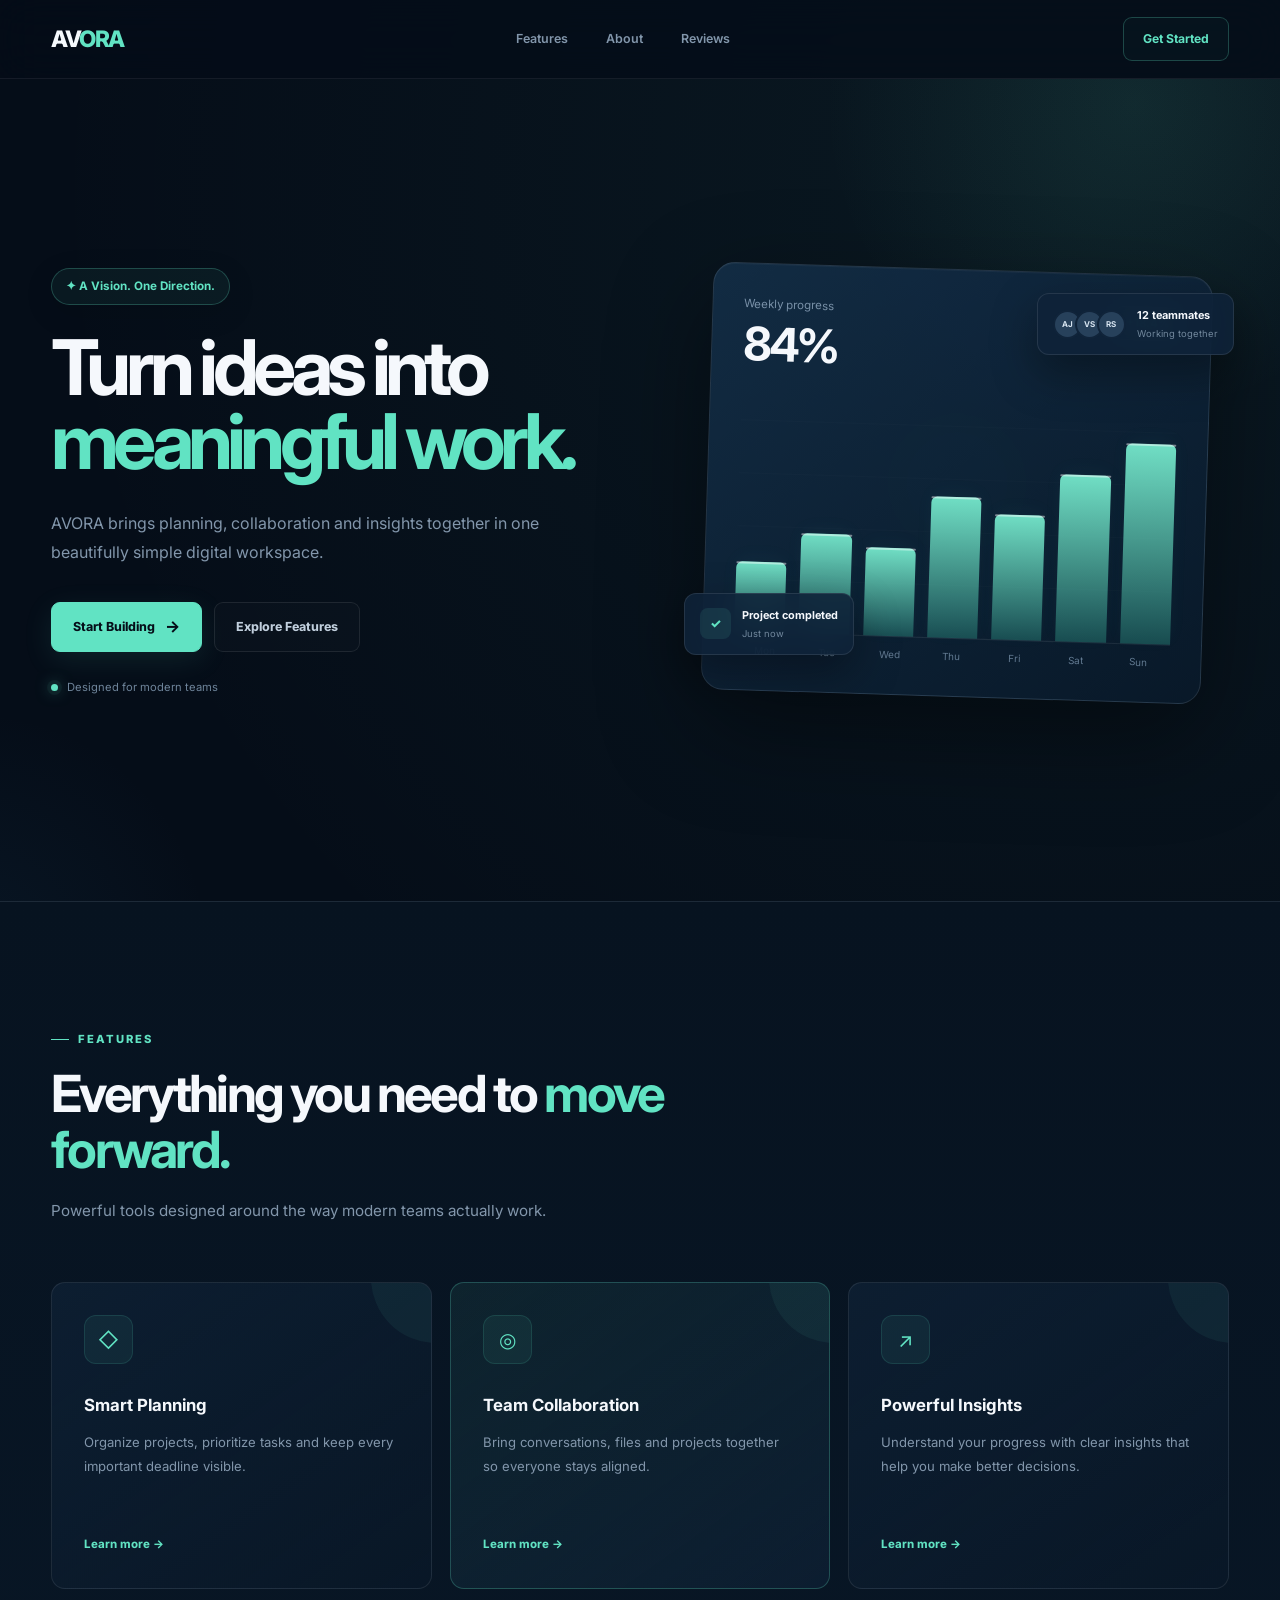
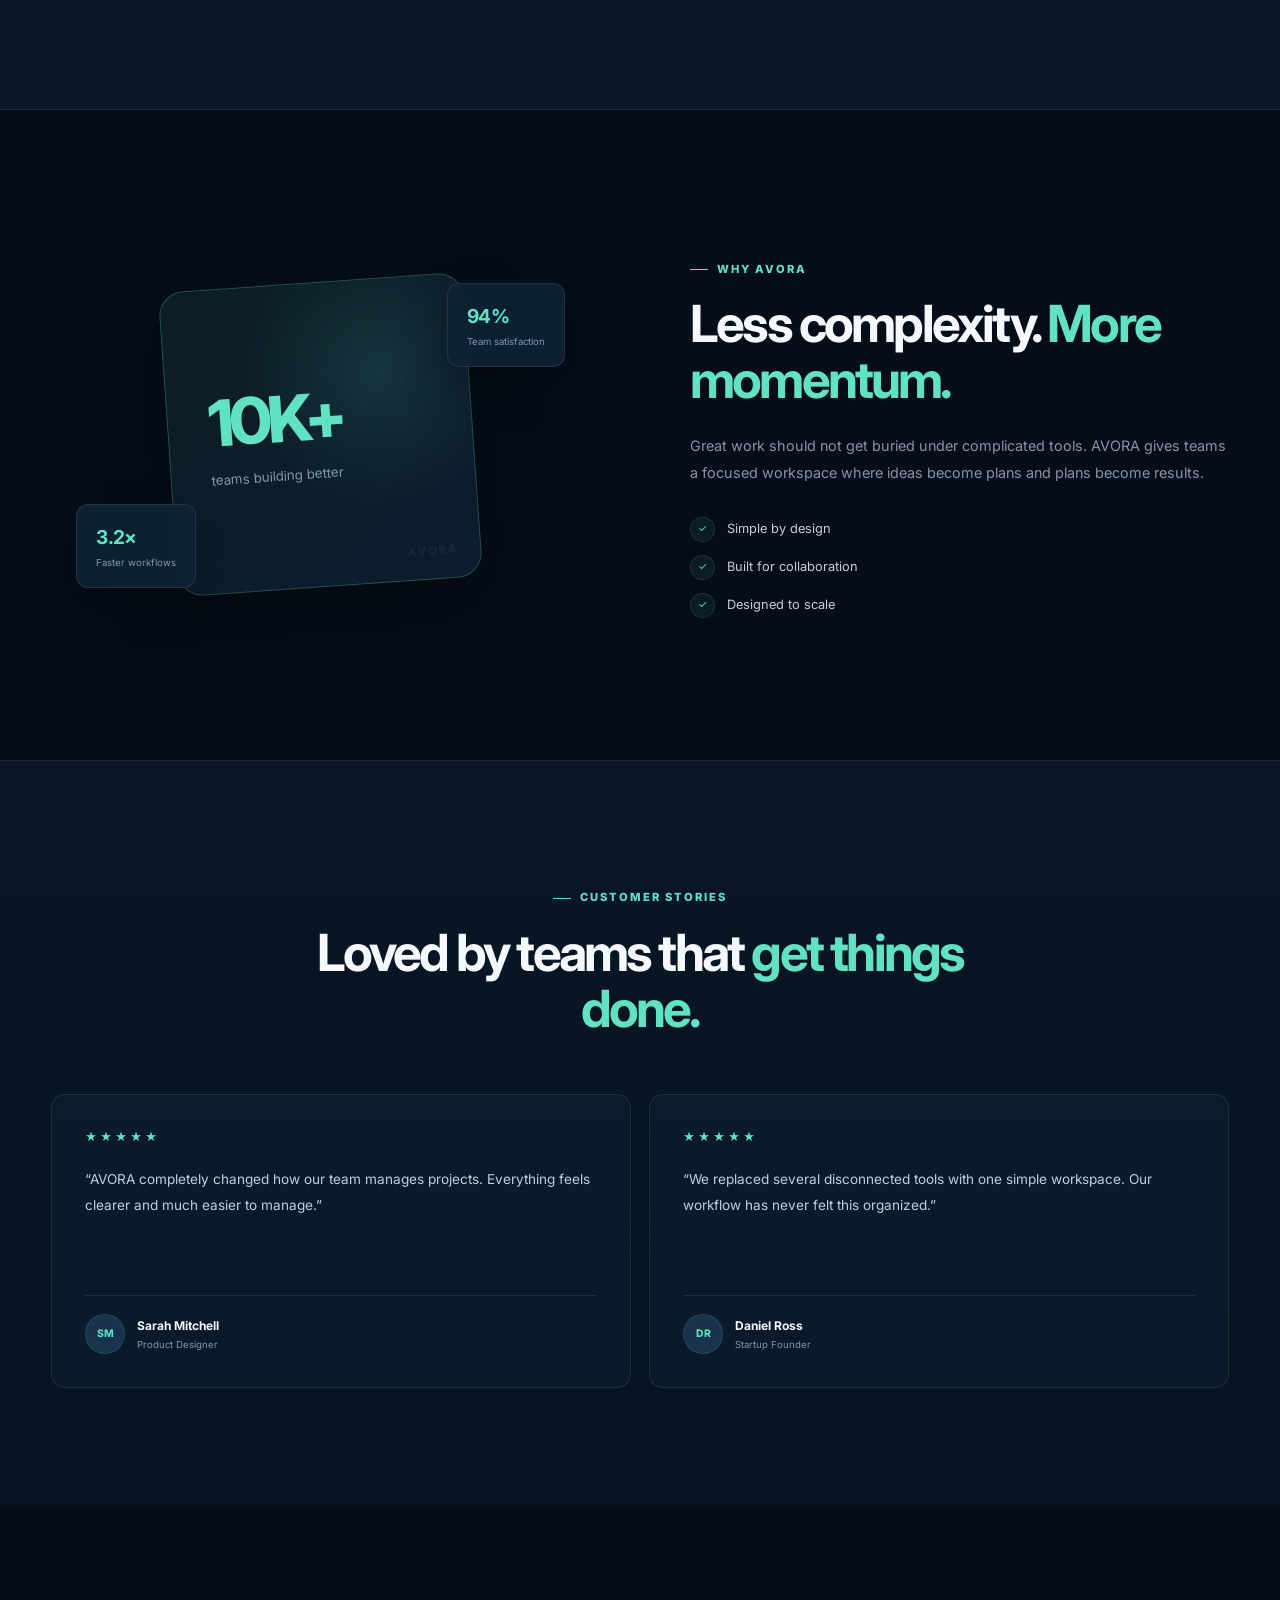
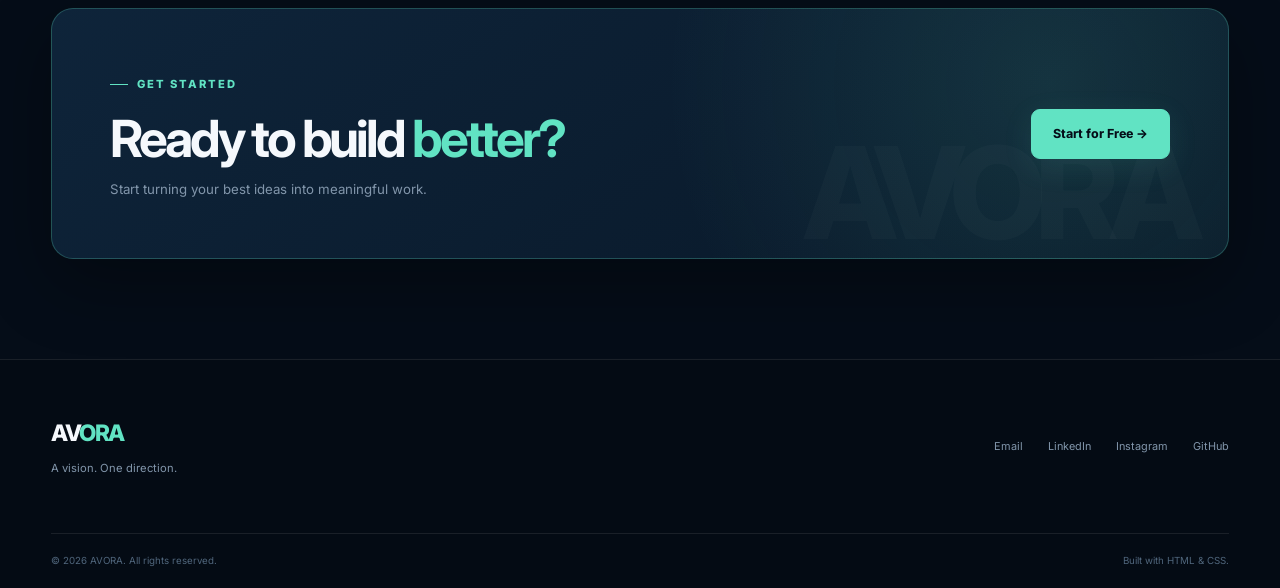
==== WebDev-L1-LandingPage/index.html @ 4106db3c "Add WebDev L1 AVORA Landing Page" ====
<!DOCTYPE html>
<html lang="en">

<head>

    <meta charset="UTF-8">

    <meta
        name="viewport"
        content="width=device-width, initial-scale=1.0"
    >

    <meta
        name="description"
        content="AVORA — A modern workspace for turning ideas into meaningful work."
    >

    <title>AVORA — A Vision. One Direction.</title>

    <!-- Google Font -->
    <link rel="preconnect" href="https://fonts.googleapis.com">

    <link
        rel="preconnect"
        href="https://fonts.gstatic.com"
        crossorigin
    >

    <link
        href="https://fonts.googleapis.com/css2?family=Inter:wght@400;500;600;700;800&display=swap"
        rel="stylesheet"
    >

    <!-- Main CSS -->
    <link rel="stylesheet" href="style.css">

</head>


<body>


<!-- =====================================================
     NAVIGATION
===================================================== -->

<header class="header">

    <nav class="navbar container">

        <!-- Logo -->

        <a href="#" class="logo">

            AV<span>ORA</span>

        </a>


        <!-- Navigation -->

        <div class="nav-links">

            <a href="#features">
                Features
            </a>

            <a href="#about">
                About
            </a>

            <a href="#reviews">
                Reviews
            </a>

        </div>


        <!-- CTA -->

        <a href="#get-started" class="nav-button">

            Get Started

        </a>

    </nav>

</header>



<main>


<!-- =====================================================
     HERO SECTION
===================================================== -->

<section class="hero">

    <div class="container hero-grid">


        <!-- Hero Content -->

        <div class="hero-content">


            <div class="hero-badge">

                ✦ A Vision. One Direction.

            </div>


            <h1>

                Turn ideas into

                <span>
                    meaningful work.
                </span>

            </h1>


            <p>

                AVORA brings planning, collaboration and
                insights together in one beautifully simple
                digital workspace.

            </p>


            <div class="hero-buttons">


                <a
                    href="#get-started"
                    class="primary-button"
                >

                    Start Building

                    <span>
                        →
                    </span>

                </a>


                <a
                    href="#features"
                    class="secondary-button"
                >

                    Explore Features

                </a>


            </div>


            <div class="hero-trust">

                <span class="status-dot"></span>

                Designed for modern teams

            </div>


        </div>



        <!-- Hero Product Visual -->

        <div class="hero-visual">


            <div class="dashboard-card">


                <div class="dashboard-top">


                    <div>

                        <small>
                            Weekly progress
                        </small>

                        <h3>
                            84%
                        </h3>

                    </div>


                    <div class="growth">

                        +18.4%

                    </div>


                </div>



                <!-- CSS Chart -->

                <div class="chart">

                    <div class="bar bar-1"></div>

                    <div class="bar bar-2"></div>

                    <div class="bar bar-3"></div>

                    <div class="bar bar-4"></div>

                    <div class="bar bar-5"></div>

                    <div class="bar bar-6"></div>

                    <div class="bar bar-7"></div>

                </div>


                <div class="chart-days">

                    <span>Mon</span>

                    <span>Tue</span>

                    <span>Wed</span>

                    <span>Thu</span>

                    <span>Fri</span>

                    <span>Sat</span>

                    <span>Sun</span>

                </div>


            </div>



            <!-- Floating Card -->

            <div class="floating-card task-card">


                <div class="task-icon">

                    ✓

                </div>


                <div>

                    <strong>
                        Project completed
                    </strong>

                    <small>
                        Just now
                    </small>

                </div>


            </div>



            <!-- Team Card -->

            <div class="floating-card team-card">


                <div class="avatars">

                    <span>
                        AJ
                    </span>

                    <span>
                        VS
                    </span>

                    <span>
                        RS
                    </span>

                </div>


                <div>

                    <strong>
                        12 teammates
                    </strong>

                    <small>
                        Working together
                    </small>

                </div>


            </div>


        </div>

    </div>

</section>



<!-- =====================================================
     FEATURES
===================================================== -->

<section
    class="features section"
    id="features"
>


    <div class="container">


        <div class="section-heading">


            <div class="section-label">

                FEATURES

            </div>


            <h2>

                Everything you need to

                <span>
                    move forward.
                </span>

            </h2>


            <p>

                Powerful tools designed around
                the way modern teams actually work.

            </p>


        </div>



        <div class="feature-grid">


            <!-- Feature 1 -->

            <article class="feature-card">


                <div class="feature-icon">

                    ◇

                </div>


                <h3>

                    Smart Planning

                </h3>


                <p>

                    Organize projects, prioritize tasks
                    and keep every important deadline visible.

                </p>


                <a href="#get-started">

                    Learn more →

                </a>


            </article>



            <!-- Feature 2 -->

            <article class="feature-card featured">


                <div class="feature-icon">

                    ◎

                </div>


                <h3>

                    Team Collaboration

                </h3>


                <p>

                    Bring conversations, files and projects
                    together so everyone stays aligned.

                </p>


                <a href="#get-started">

                    Learn more →

                </a>


            </article>



            <!-- Feature 3 -->

            <article class="feature-card">


                <div class="feature-icon">

                    ↗

                </div>


                <h3>

                    Powerful Insights

                </h3>


                <p>

                    Understand your progress with clear
                    insights that help you make better decisions.

                </p>


                <a href="#get-started">

                    Learn more →

                </a>


            </article>


        </div>

    </div>

</section>



<!-- =====================================================
     ABOUT
===================================================== -->

<section
    class="about section"
    id="about"
>


    <div class="container about-grid">


        <!-- Visual -->

        <div class="about-visual">


            <div class="about-box">


                <span class="about-number">

                    10K+

                </span>


                <span class="about-text">

                    teams building better

                </span>


            </div>


            <div class="mini-stat stat-one">

                <strong>
                    94%
                </strong>

                <small>
                    Team satisfaction
                </small>

            </div>


            <div class="mini-stat stat-two">

                <strong>
                    3.2×
                </strong>

                <small>
                    Faster workflows
                </small>

            </div>


        </div>



        <!-- About Content -->

        <div class="about-content">


            <div class="section-label">

                WHY AVORA

            </div>


            <h2>

                Less complexity.

                <span>
                    More momentum.
                </span>

            </h2>


            <p>

                Great work should not get buried under
                complicated tools. AVORA gives teams a
                focused workspace where ideas become plans
                and plans become results.

            </p>


            <div class="about-points">


                <div>

                    <span>
                        ✓
                    </span>

                    <p>
                        Simple by design
                    </p>

                </div>


                <div>

                    <span>
                        ✓
                    </span>

                    <p>
                        Built for collaboration
                    </p>

                </div>


                <div>

                    <span>
                        ✓
                    </span>

                    <p>
                        Designed to scale
                    </p>

                </div>


            </div>


        </div>

    </div>

</section>



<!-- =====================================================
     REVIEWS
===================================================== -->

<section
    class="reviews section"
    id="reviews"
>


    <div class="container">


        <div class="section-heading centered">


            <div class="section-label">

                CUSTOMER STORIES

            </div>


            <h2>

                Loved by teams that

                <span>
                    get things done.
                </span>

            </h2>


        </div>



        <div class="testimonial-grid">


            <article class="testimonial">


                <div class="stars">

                    ★★★★★

                </div>


                <p>

                    “AVORA completely changed how our team
                    manages projects. Everything feels clearer
                    and much easier to manage.”

                </p>


                <div class="person">


                    <div class="person-avatar">

                        SM

                    </div>


                    <div>

                        <strong>
                            Sarah Mitchell
                        </strong>

                        <small>
                            Product Designer
                        </small>

                    </div>


                </div>


            </article>



            <article class="testimonial">


                <div class="stars">

                    ★★★★★

                </div>


                <p>

                    “We replaced several disconnected tools
                    with one simple workspace. Our workflow
                    has never felt this organized.”

                </p>


                <div class="person">


                    <div class="person-avatar">

                        DR

                    </div>


                    <div>

                        <strong>
                            Daniel Ross
                        </strong>

                        <small>
                            Startup Founder
                        </small>

                    </div>


                </div>


            </article>


        </div>

    </div>

</section>



<!-- =====================================================
     FINAL CTA
===================================================== -->

<section
    class="cta section"
    id="get-started"
>


    <div class="container">


        <div class="cta-box">


            <div>


                <div class="section-label">

                    GET STARTED

                </div>


                <h2>

                    Ready to build

                    <span>
                        better?
                    </span>

                </h2>


                <p>

                    Start turning your best ideas
                    into meaningful work.

                </p>


            </div>


            <a href="#" class="primary-button">

                Start for Free →

            </a>


        </div>

    </div>

</section>


</main>



<!-- =====================================================
     FOOTER
===================================================== -->

<footer class="footer">


    <div class="container footer-content">


        <div>


            <a href="#" class="logo">

                AV<span>ORA</span>

            </a>


            <p>

                A vision. One direction.

            </p>


        </div>



        <div class="footer-links">


            <a href="#">
                Email
            </a>

            <a href="#">
                LinkedIn
            </a>

            <a href="#">
                Instagram
            </a>

            <a href="#">
                GitHub
            </a>


        </div>


    </div>



    <div class="container copyright">


        <p>

            © 2026 AVORA.
            All rights reserved.

        </p>


        <p>

            Built with HTML & CSS.

        </p>


    </div>


</footer>


</body>

</html>
---- WebDev-L1-LandingPage/style.css ----
/* =========================================================
   AVORA — PREMIUM LANDING PAGE
   Level 1 | Task 1
   HTML5 + CSS3
   ========================================================= */


/* =========================================================
   DESIGN TOKENS
   ========================================================= */

:root {

    --bg: #050d18;
    --bg-secondary: #081523;
    --bg-tertiary: #0b1b2c;

    --card: rgba(15, 34, 55, 0.72);
    --card-solid: #10243a;

    --text: #f5f8fc;
    --text-soft: #c1cfdd;
    --text-muted: #8296ab;

    --accent: #61e3c3;
    --accent-bright: #79efd1;
    --accent-dark: #38bfa1;

    --border: rgba(255, 255, 255, 0.085);
    --border-accent: rgba(97, 227, 195, 0.25);

    --container: 1180px;

    --radius-sm: 8px;
    --radius-md: 14px;
    --radius-lg: 22px;

    --shadow:
        0 25px 70px rgba(0, 0, 0, 0.32);

    --transition:
        0.28s cubic-bezier(0.2, 0.7, 0.2, 1);
}


/* =========================================================
   RESET
   ========================================================= */

* {
    margin: 0;
    padding: 0;
    box-sizing: border-box;
}


html {
    scroll-behavior: smooth;
    scroll-padding-top: 90px;
}


body {
    min-height: 100vh;

    font-family: "Inter", sans-serif;

    background:
        radial-gradient(
            circle at 85% 5%,
            rgba(97, 227, 195, 0.055),
            transparent 28%
        ),
        var(--bg);

    color: var(--text);

    line-height: 1.6;

    overflow-x: hidden;
}


body::selection {
    background: var(--accent);
    color: var(--bg);
}


a {
    color: inherit;
    text-decoration: none;
}


button,
a {
    -webkit-tap-highlight-color: transparent;
}


img {
    max-width: 100%;
    display: block;
}


/* =========================================================
   GLOBAL
   ========================================================= */

.container {
    width: min(92%, var(--container));
    margin-inline: auto;
}


.section {
    padding: 120px 0;
}


.section-label {
    display: inline-flex;

    align-items: center;

    margin-bottom: 18px;

    color: var(--accent);

    font-size: 0.7rem;
    font-weight: 800;

    letter-spacing: 0.18em;
}


.section-label::before {
    content: "";

    width: 18px;
    height: 1px;

    margin-right: 9px;

    background: var(--accent);
}


/* =========================================================
   SECTION HEADINGS
   ========================================================= */

.section-heading {
    max-width: 700px;

    margin-bottom: 58px;
}


.section-heading.centered {
    margin-inline: auto;

    text-align: center;
}


.section-heading h2,
.about-content h2 {
    font-size: clamp(2.2rem, 4vw, 3.5rem);

    line-height: 1.08;

    letter-spacing: -0.055em;
}


.section-heading h2 span,
.about-content h2 span,
.hero h1 span,
.cta-box h2 span {
    color: var(--accent);
}


.section-heading > p {
    max-width: 600px;

    margin-top: 20px;

    color: var(--text-muted);

    font-size: 0.95rem;

    line-height: 1.8;
}


.section-heading.centered > p {
    margin-inline: auto;
}


/* =========================================================
   NAVIGATION
   ========================================================= */

.header {
    position: sticky;

    top: 0;

    z-index: 1000;

    border-bottom: 1px solid rgba(255, 255, 255, 0.065);

    background: rgba(5, 13, 24, 0.76);

    backdrop-filter: blur(20px);
    -webkit-backdrop-filter: blur(20px);
}


.navbar {
    min-height: 78px;

    display: flex;

    align-items: center;
    justify-content: space-between;

    gap: 30px;
}


.logo {
    position: relative;

    font-size: 1.42rem;
    font-weight: 800;

    letter-spacing: -0.065em;
}


.logo span {
    color: var(--accent);
}


.logo::after {
    content: "";

    position: absolute;

    left: 0;
    bottom: -5px;

    width: 0;
    height: 2px;

    background: var(--accent);

    transition: width var(--transition);
}


.logo:hover::after {
    width: 100%;
}


.nav-links {
    display: flex;

    align-items: center;

    gap: 38px;
}


.nav-links a {
    position: relative;

    color: var(--text-muted);

    font-size: 0.78rem;
    font-weight: 600;

    transition: color var(--transition);
}


.nav-links a::after {
    content: "";

    position: absolute;

    left: 0;
    bottom: -9px;

    width: 0;
    height: 1px;

    background: var(--accent);

    transition: width var(--transition);
}


.nav-links a:hover {
    color: var(--text);
}


.nav-links a:hover::after {
    width: 100%;
}


.nav-button {
    display: inline-flex;

    align-items: center;
    justify-content: center;

    padding: 11px 19px;

    border: 1px solid var(--border-accent);

    border-radius: 9px;

    color: var(--accent);

    font-size: 0.76rem;
    font-weight: 700;

    background: rgba(97, 227, 195, 0.025);

    transition: all var(--transition);
}


.nav-button:hover {
    background: var(--accent);

    color: var(--bg);

    transform: translateY(-2px);

    box-shadow:
        0 8px 25px rgba(97, 227, 195, 0.18);
}


/* =========================================================
   HERO
   ========================================================= */

.hero {
    position: relative;

    min-height: calc(100vh - 78px);

    display: flex;

    align-items: center;

    padding: 95px 0 110px;

    overflow: hidden;
}


/* Background glow */

.hero::before {
    content: "";

    position: absolute;

    width: 650px;
    height: 650px;

    top: -300px;
    right: -180px;

    border-radius: 50%;

    background:
        radial-gradient(
            circle,
            rgba(97, 227, 195, 0.09),
            transparent 68%
        );

    pointer-events: none;
}


.hero::after {
    content: "";

    position: absolute;

    width: 500px;
    height: 500px;

    left: -280px;
    bottom: -300px;

    border-radius: 50%;

    background:
        radial-gradient(
            circle,
            rgba(42, 111, 156, 0.09),
            transparent 68%
        );

    pointer-events: none;
}


.hero-grid {
    position: relative;

    z-index: 2;

    display: grid;

    grid-template-columns: 1.02fr 0.98fr;

    align-items: center;

    gap: 70px;
}


.hero-content {
    max-width: 650px;

    animation:
        heroContent 0.8s ease both;
}


@keyframes heroContent {

    from {
        opacity: 0;
        transform: translateY(18px);
    }

    to {
        opacity: 1;
        transform: translateY(0);
    }

}


/* =========================================================
   HERO BADGE
   ========================================================= */

.hero-badge {
    display: inline-flex;

    align-items: center;

    padding: 8px 14px;

    margin-bottom: 26px;

    border: 1px solid var(--border-accent);

    border-radius: 50px;

    background:
        rgba(97, 227, 195, 0.055);

    color: var(--accent);

    font-size: 0.73rem;
    font-weight: 700;

    box-shadow:
        0 8px 30px rgba(0, 0, 0, 0.12);
}


.hero-badge::first-letter {
    color: var(--accent-bright);
}


/* =========================================================
   HERO TYPOGRAPHY
   ========================================================= */

.hero h1 {
    max-width: 680px;

    font-size: clamp(3.2rem, 6vw, 5.55rem);

    line-height: 0.96;

    letter-spacing: -0.075em;

    text-wrap: balance;
}


.hero-content > p {
    max-width: 570px;

    margin-top: 30px;

    color: var(--text-muted);

    font-size: 1rem;

    line-height: 1.85;
}


/* =========================================================
   HERO BUTTONS
   ========================================================= */

.hero-buttons {
    display: flex;

    align-items: center;

    flex-wrap: wrap;

    gap: 12px;

    margin-top: 34px;
}


.primary-button,
.secondary-button {
    min-height: 50px;

    display: inline-flex;

    align-items: center;
    justify-content: center;

    gap: 10px;

    padding: 0 21px;

    border-radius: 9px;

    font-size: 0.78rem;
    font-weight: 750;

    transition: all var(--transition);
}


.primary-button {
    border: 1px solid var(--accent);

    background: var(--accent);

    color: var(--bg);

    box-shadow:
        0 8px 30px rgba(97, 227, 195, 0.1);
}


.primary-button:hover {
    background: var(--accent-bright);

    transform: translateY(-3px);

    box-shadow:
        0 13px 35px rgba(97, 227, 195, 0.2);
}


.primary-button span {
    font-size: 1rem;

    transition: transform var(--transition);
}


.primary-button:hover span {
    transform: translateX(4px);
}


.secondary-button {
    border: 1px solid var(--border);

    background: rgba(255, 255, 255, 0.015);

    color: var(--text-soft);
}


.secondary-button:hover {
    border-color: rgba(255, 255, 255, 0.16);

    background: rgba(255, 255, 255, 0.045);

    color: var(--text);

    transform: translateY(-3px);
}


/* =========================================================
   HERO TRUST
   ========================================================= */

.hero-trust {
    display: flex;

    align-items: center;

    gap: 9px;

    margin-top: 27px;

    color: #6e849a;

    font-size: 0.7rem;
}


.status-dot {
    width: 7px;
    height: 7px;

    flex: 0 0 auto;

    border-radius: 50%;

    background: var(--accent);

    box-shadow:
        0 0 0 4px rgba(97, 227, 195, 0.055),
        0 0 15px rgba(97, 227, 195, 0.65);

    animation: pulse 2.2s ease-in-out infinite;
}


@keyframes pulse {

    0%,
    100% {
        opacity: 1;
        transform: scale(1);
    }

    50% {
        opacity: 0.6;
        transform: scale(0.82);
    }

}


/* =========================================================
   HERO PRODUCT VISUAL
   ========================================================= */

.hero-visual {
    position: relative;

    min-height: 510px;

    display: flex;

    align-items: center;
    justify-content: center;

    animation:
        heroVisual 0.9s 0.1s ease both;
}


@keyframes heroVisual {

    from {
        opacity: 0;
        transform: translateY(24px) scale(0.97);
    }

    to {
        opacity: 1;
        transform: translateY(0) scale(1);
    }

}


/* Ambient glow behind dashboard */

.hero-visual::before {
    content: "";

    position: absolute;

    width: 380px;
    height: 380px;

    border-radius: 50%;

    background:
        radial-gradient(
            circle,
            rgba(97, 227, 195, 0.11),
            transparent 68%
        );

    filter: blur(5px);
}


/* =========================================================
   DASHBOARD
   ========================================================= */

.dashboard-card {
    position: relative;

    z-index: 2;

    width: min(100%, 500px);

    padding: 31px;

    border: 1px solid rgba(255, 255, 255, 0.1);

    border-radius: 22px;

    background:
        linear-gradient(
            145deg,
            rgba(19, 45, 70, 0.94),
            rgba(9, 25, 42, 0.94)
        );

    box-shadow:
        0 35px 100px rgba(0, 0, 0, 0.42),
        inset 0 1px 0 rgba(255, 255, 255, 0.035);

    transform: rotate(1.8deg);

    transition:
        transform 0.5s ease,
        box-shadow 0.5s ease;
}


.dashboard-card:hover {
    transform:
        rotate(0deg)
        translateY(-5px);

    box-shadow:
        0 45px 110px rgba(0, 0, 0, 0.48),
        0 0 45px rgba(97, 227, 195, 0.05);
}


.dashboard-top {
    display: flex;

    align-items: flex-start;
    justify-content: space-between;
}


.dashboard-top small {
    display: block;

    margin-bottom: 8px;

    color: #7890a7;

    font-size: 0.72rem;
}


.dashboard-top h3 {
    font-size: 2.9rem;

    line-height: 1;

    letter-spacing: -0.06em;
}


.growth {
    padding: 7px 10px;

    border: 1px solid rgba(97, 227, 195, 0.12);

    border-radius: 7px;

    background:
        rgba(97, 227, 195, 0.08);

    color: var(--accent);

    font-size: 0.7rem;
    font-weight: 750;
}


/* =========================================================
   CHART
   ========================================================= */

.chart {
    height: 220px;

    display: flex;

    align-items: end;

    gap: 14px;

    margin-top: 45px;

    padding-top: 15px;

    border-bottom: 1px solid rgba(255, 255, 255, 0.08);

    background:
        repeating-linear-gradient(
            to top,
            transparent 0,
            transparent 52px,
            rgba(255, 255, 255, 0.025) 53px
        );
}


.bar {
    position: relative;

    flex: 1;

    min-width: 14px;

    border-radius: 6px 6px 0 0;

    background:
        linear-gradient(
            to top,
            rgba(56, 191, 161, 0.3),
            rgba(121, 239, 209, 0.92)
        );

    box-shadow:
        0 -5px 20px rgba(97, 227, 195, 0.035);
}


.bar::after {
    content: "";

    position: absolute;

    top: 0;
    left: 0;

    width: 100%;
    height: 2px;

    border-radius: 10px;

    background: rgba(255, 255, 255, 0.45);
}


.bar-1 {
    height: 34%;
}

.bar-2 {
    height: 49%;
}

.bar-3 {
    height: 43%;
}

.bar-4 {
    height: 69%;
}

.bar-5 {
    height: 61%;
}

.bar-6 {
    height: 82%;
}

.bar-7 {
    height: 98%;
}


.chart-days {
    display: grid;

    grid-template-columns: repeat(7, 1fr);

    margin-top: 10px;

    color: #627a91;

    font-size: 0.62rem;

    text-align: center;
}


/* =========================================================
   FLOATING CARDS
   ========================================================= */

.floating-card {
    position: absolute;

    z-index: 5;

    display: flex;

    align-items: center;

    gap: 11px;

    padding: 13px 15px;

    border: 1px solid rgba(255, 255, 255, 0.095);

    border-radius: 12px;

    background:
        rgba(15, 35, 57, 0.9);

    box-shadow:
        0 18px 45px rgba(0, 0, 0, 0.35);

    backdrop-filter: blur(15px);

    transition:
        transform var(--transition);
}


.floating-card:hover {
    transform: translateY(-5px);
}


.floating-card strong {
    display: block;

    font-size: 0.68rem;
}


.floating-card small {
    display: block;

    margin-top: 2px;

    color: #72889d;

    font-size: 0.59rem;
}


.task-card {
    left: -2px;
    bottom: 83px;

    animation:
        floatingOne 4s ease-in-out infinite;
}


.team-card {
    right: -5px;
    top: 65px;

    animation:
        floatingTwo 4.5s ease-in-out infinite;
}


@keyframes floatingOne {

    0%,
    100% {
        transform: translateY(0);
    }

    50% {
        transform: translateY(-7px);
    }

}


@keyframes floatingTwo {

    0%,
    100% {
        transform: translateY(0);
    }

    50% {
        transform: translateY(7px);
    }

}


.task-icon {
    width: 31px;
    height: 31px;

    display: grid;

    place-items: center;

    border-radius: 8px;

    background: rgba(97, 227, 195, 0.1);

    color: var(--accent);

    font-size: 0.8rem;
    font-weight: 800;
}


.avatars {
    display: flex;
}


.avatars span {
    width: 29px;
    height: 29px;

    display: grid;

    place-items: center;

    margin-left: -7px;

    border: 2px solid #10243a;

    border-radius: 50%;

    background: #27415b;

    color: #d8e5f1;

    font-size: 0.5rem;
    font-weight: 700;
}


.avatars span:first-child {
    margin-left: 0;
}


/* =========================================================
   FEATURES
   ========================================================= */

.features {
    position: relative;

    background:
        linear-gradient(
            to bottom,
            #071320,
            #081625
        );

    border-top: 1px solid var(--border);
    border-bottom: 1px solid var(--border);
}


.feature-grid {
    display: grid;

    grid-template-columns:
        repeat(3, 1fr);

    gap: 18px;
}


.feature-card {
    position: relative;

    padding: 32px;

    border: 1px solid var(--border);

    border-radius: var(--radius-md);

    background:
        linear-gradient(
            145deg,
            rgba(15, 34, 55, 0.7),
            rgba(10, 25, 41, 0.55)
        );

    overflow: hidden;

    transition:
        transform var(--transition),
        border-color var(--transition),
        background var(--transition);
}


.feature-card::before {
    content: "";

    position: absolute;

    width: 130px;
    height: 130px;

    right: -70px;
    top: -70px;

    border-radius: 50%;

    background:
        rgba(97, 227, 195, 0.06);

    transition:
        transform 0.5s ease;
}


.feature-card:hover::before {
    transform: scale(2);
}


.feature-card:hover {
    transform: translateY(-8px);

    border-color: rgba(97, 227, 195, 0.2);

    background:
        linear-gradient(
            145deg,
            rgba(18, 42, 66, 0.9),
            rgba(11, 29, 47, 0.8)
        );
}


.feature-card.featured {
    border-color: var(--border-accent);

    background:
        linear-gradient(
            145deg,
            rgba(97, 227, 195, 0.075),
            rgba(15, 34, 55, 0.65)
        );
}


.feature-icon {
    position: relative;
    z-index: 2;

    width: 49px;
    height: 49px;

    display: grid;

    place-items: center;

    margin-bottom: 28px;

    border: 1px solid rgba(97, 227, 195, 0.13);

    border-radius: 12px;

    background:
        rgba(97, 227, 195, 0.065);

    color: var(--accent);

    font-size: 1.25rem;
}


.feature-card h3,
.feature-card p,
.feature-card a {
    position: relative;
    z-index: 2;
}


.feature-card h3 {
    margin-bottom: 12px;

    font-size: 1.05rem;
}


.feature-card p {
    min-height: 76px;

    margin-bottom: 23px;

    color: var(--text-muted);

    font-size: 0.82rem;

    line-height: 1.8;
}


.feature-card a {
    color: var(--accent);

    font-size: 0.72rem;
    font-weight: 750;
}


/* =========================================================
   ABOUT
   ========================================================= */

.about-grid {
    display: grid;

    grid-template-columns: 1fr 1fr;

    align-items: center;

    gap: 100px;
}


.about-visual {
    position: relative;

    min-height: 410px;

    display: flex;

    align-items: center;
    justify-content: center;
}


.about-box {
    width: 305px;
    height: 305px;

    position: relative;

    display: flex;

    flex-direction: column;

    justify-content: center;

    padding: 40px;

    border: 1px solid var(--border-accent);

    border-radius: 25px;

    background:
        radial-gradient(
            circle at 70% 30%,
            rgba(97, 227, 195, 0.12),
            transparent 45%
        ),
        linear-gradient(
            145deg,
            rgba(97, 227, 195, 0.08),
            rgba(15, 34, 55, 0.72)
        );

    box-shadow:
        var(--shadow);

    transform: rotate(-4deg);

    transition:
        transform 0.5s ease;
}


.about-box:hover {
    transform:
        rotate(0deg)
        scale(1.02);
}


.about-box::after {
    content: "AVORA";

    position: absolute;

    right: 22px;
    bottom: 18px;

    color: rgba(255, 255, 255, 0.055);

    font-size: 0.7rem;
    font-weight: 800;

    letter-spacing: 0.15em;
}


.about-number {
    color: var(--accent);

    font-size: 4rem;
    font-weight: 800;

    line-height: 1;

    letter-spacing: -0.07em;
}


.about-text {
    max-width: 160px;

    margin-top: 15px;

    color: var(--text-muted);

    font-size: 0.83rem;
}


.mini-stat {
    position: absolute;

    padding: 17px 19px;

    border: 1px solid var(--border);

    border-radius: 12px;

    background:
        rgba(15, 34, 55, 0.9);

    box-shadow:
        0 18px 45px rgba(0, 0, 0, 0.3);

    backdrop-filter: blur(12px);
}


.mini-stat strong {
    display: block;

    color: var(--accent);

    font-size: 1.2rem;

    letter-spacing: -0.03em;
}


.mini-stat small {
    display: block;

    margin-top: 2px;

    color: var(--text-muted);

    font-size: 0.6rem;
}


.stat-one {
    top: 53px;
    right: 25px;
}


.stat-two {
    bottom: 52px;
    left: 25px;
}


.about-content > p {
    max-width: 550px;

    margin-top: 25px;

    color: var(--text-muted);

    font-size: 0.9rem;

    line-height: 1.9;
}


.about-points {
    display: grid;

    gap: 13px;

    margin-top: 30px;
}


.about-points div {
    display: flex;

    align-items: center;

    gap: 12px;
}


.about-points span {
    width: 25px;
    height: 25px;

    display: grid;

    place-items: center;

    border: 1px solid rgba(97, 227, 195, 0.13);

    border-radius: 50%;

    background: rgba(97, 227, 195, 0.07);

    color: var(--accent);

    font-size: 0.65rem;
}


.about-points p {
    color: var(--text-soft);

    font-size: 0.8rem;
}


/* =========================================================
   REVIEWS
   ========================================================= */

.reviews {
    background:
        linear-gradient(
            to bottom,
            #081625,
            #071320
        );

    border-top: 1px solid var(--border);
}


.testimonial-grid {
    display: grid;

    grid-template-columns:
        repeat(2, 1fr);

    gap: 18px;
}


.testimonial {
    position: relative;

    padding: 33px;

    border: 1px solid var(--border);

    border-radius: var(--radius-md);

    background:
        rgba(15, 34, 55, 0.52);

    transition:
        transform var(--transition),
        border-color var(--transition);
}


.testimonial:hover {
    transform: translateY(-6px);

    border-color: rgba(97, 227, 195, 0.18);
}


.stars {
    margin-bottom: 21px;

    color: var(--accent);

    letter-spacing: 3px;

    font-size: 0.72rem;
}


.testimonial > p {
    min-height: 108px;

    color: var(--text-soft);

    font-size: 0.85rem;

    line-height: 1.85;
}


.person {
    display: flex;

    align-items: center;

    gap: 12px;

    margin-top: 20px;

    padding-top: 18px;

    border-top: 1px solid var(--border);
}


.person-avatar {
    width: 40px;
    height: 40px;

    display: grid;

    place-items: center;

    border: 1px solid rgba(97, 227, 195, 0.12);

    border-radius: 50%;

    background: #19334d;

    color: var(--accent);

    font-size: 0.65rem;
    font-weight: 750;
}


.person strong,
.person small {
    display: block;
}


.person strong {
    font-size: 0.75rem;
}


.person small {
    margin-top: 2px;

    color: var(--text-muted);

    font-size: 0.6rem;
}


/* =========================================================
   CTA
   ========================================================= */

.cta {
    padding: 100px 0;
}


.cta-box {
    position: relative;

    display: flex;

    align-items: center;
    justify-content: space-between;

    gap: 45px;

    padding: 58px;

    border: 1px solid var(--border-accent);

    border-radius: var(--radius-lg);

    overflow: hidden;

    background:
        radial-gradient(
            circle at 85% 30%,
            rgba(97, 227, 195, 0.12),
            transparent 38%
        ),
        linear-gradient(
            145deg,
            rgba(15, 38, 60, 0.95),
            rgba(9, 25, 41, 0.95)
        );

    box-shadow:
        var(--shadow);
}


.cta-box::before {
    content: "AVORA";

    position: absolute;

    right: 35px;
    bottom: -38px;

    color: rgba(255, 255, 255, 0.025);

    font-size: 8rem;
    font-weight: 800;

    letter-spacing: -0.08em;

    pointer-events: none;
}


.cta-box > * {
    position: relative;
    z-index: 2;
}


.cta-box h2 {
    font-size: clamp(2.1rem, 4vw, 3.4rem);

    line-height: 1.05;

    letter-spacing: -0.06em;
}


.cta-box p {
    margin-top: 13px;

    color: var(--text-muted);

    font-size: 0.83rem;
}


/* =========================================================
   FOOTER
   ========================================================= */

.footer {
    border-top: 1px solid var(--border);

    background: #040b14;
}


.footer-content {
    display: flex;

    align-items: center;
    justify-content: space-between;

    gap: 40px;

    padding: 55px 0;
}


.footer-content > div:first-child p {
    margin-top: 9px;

    color: var(--text-muted);

    font-size: 0.7rem;
}


.footer-links {
    display: flex;

    align-items: center;

    flex-wrap: wrap;

    gap: 25px;
}


.footer-links a {
    color: var(--text-muted);

    font-size: 0.68rem;

    transition: color var(--transition);
}


.footer-links a:hover {
    color: var(--accent);
}


.copyright {
    display: flex;

    align-items: center;
    justify-content: space-between;

    gap: 20px;

    padding: 19px 0;

    border-top: 1px solid var(--border);

    color: #50667c;

    font-size: 0.61rem;
}


/* =========================================================
   TABLET
========================================================= */

@media (max-width: 1000px) {

    .hero-grid {
        grid-template-columns: 1fr;

        gap: 50px;
    }


    .hero-content {
        max-width: 720px;
    }


    .hero-visual {
        min-height: 450px;
    }


    .feature-grid {
        grid-template-columns:
            repeat(2, 1fr);
    }


    .feature-card:last-child {
        grid-column: 1 / -1;
    }


    .about-grid {
        grid-template-columns: 1fr;

        gap: 70px;
    }


    .about-content {
        max-width: 700px;
    }

}


/* =========================================================
   MOBILE / SMALL TABLET
========================================================= */

@media (max-width: 700px) {

    .section {
        padding: 85px 0;
    }


    .navbar {
        min-height: 70px;
    }


    .nav-links {
        display: none;
    }


    .nav-button {
        padding: 10px 14px;

        font-size: 0.7rem;
    }


    .hero {
        min-height: auto;

        padding: 70px 0 85px;
    }


    .hero h1 {
        font-size: clamp(
            2.75rem,
            13vw,
            4.3rem
        );

        line-height: 0.98;
    }


    .hero-content > p {
        font-size: 0.87rem;

        line-height: 1.75;
    }


    .hero-buttons {
        flex-direction: column;

        align-items: stretch;

        max-width: 310px;
    }


    .primary-button,
    .secondary-button {
        width: 100%;
    }


    .hero-visual {
        min-height: 380px;
    }


    .dashboard-card {
        width: 100%;

        padding: 23px;

        transform: none;
    }


    .dashboard-card:hover {
        transform: translateY(-3px);
    }


    .chart {
        height: 165px;

        gap: 8px;

        margin-top: 35px;
    }


    .floating-card {
        padding: 10px 12px;
    }


    .floating-card strong {
        font-size: 0.6rem;
    }


    .floating-card small {
        font-size: 0.53rem;
    }


    .task-card {
        left: -5px;
        bottom: 27px;
    }


    .team-card {
        right: -5px;
        top: 25px;
    }


    .feature-grid {
        grid-template-columns: 1fr;
    }


    .feature-card:last-child {
        grid-column: auto;
    }


    .feature-card p {
        min-height: auto;
    }


    .about-visual {
        min-height: 340px;
    }


    .about-box {
        width: 245px;
        height: 245px;

        padding: 30px;
    }


    .about-number {
        font-size: 3.2rem;
    }


    .stat-one {
        top: 18px;
        right: 0;
    }


    .stat-two {
        bottom: 18px;
        left: 0;
    }


    .testimonial-grid {
        grid-template-columns: 1fr;
    }


    .testimonial > p {
        min-height: auto;
    }


    .cta {
        padding: 80px 0;
    }


    .cta-box {
        align-items: flex-start;

        flex-direction: column;

        padding: 38px 26px;
    }


    .cta-box .primary-button {
        width: auto;
    }


    .footer-content {
        align-items: flex-start;

        flex-direction: column;

        padding: 42px 0;
    }


    .copyright {
        align-items: flex-start;

        flex-direction: column;

        padding: 18px 0;
    }

}


/* =========================================================
   VERY SMALL MOBILE
========================================================= */

@media (max-width: 420px) {

    .container {
        width: min(90%, 1180px);
    }


    .hero-badge {
        font-size: 0.64rem;
    }


    .hero h1 {
        font-size: 2.7rem;
    }


    .hero-visual {
        min-height: 350px;
    }


    .dashboard-top h3 {
        font-size: 2.4rem;
    }


    .chart {
        height: 145px;

        gap: 6px;
    }


    .chart-days {
        font-size: 0.53rem;
    }


    .floating-card {
        transform: scale(0.9);
    }


    .task-card {
        left: -10px;
    }


    .team-card {
        right: -10px;
    }


    .about-box {
        width: 220px;
        height: 220px;
    }


    .about-number {
        font-size: 2.8rem;
    }


    .mini-stat {
        padding: 13px 14px;
    }


    .stat-one {
        right: -3px;
    }


    .stat-two {
        left: -3px;
    }


    .cta-box .primary-button {
        width: 100%;
    }

}


/* =========================================================
   REDUCED MOTION ACCESSIBILITY
========================================================= */

@media (prefers-reduced-motion: reduce) {

    html {
        scroll-behavior: auto;
    }


    *,
    *::before,
    *::after {
        animation-duration: 0.01ms !important;

        animation-iteration-count: 1 !important;

        transition-duration: 0.01ms !important;

        scroll-behavior: auto !important;
    }

}
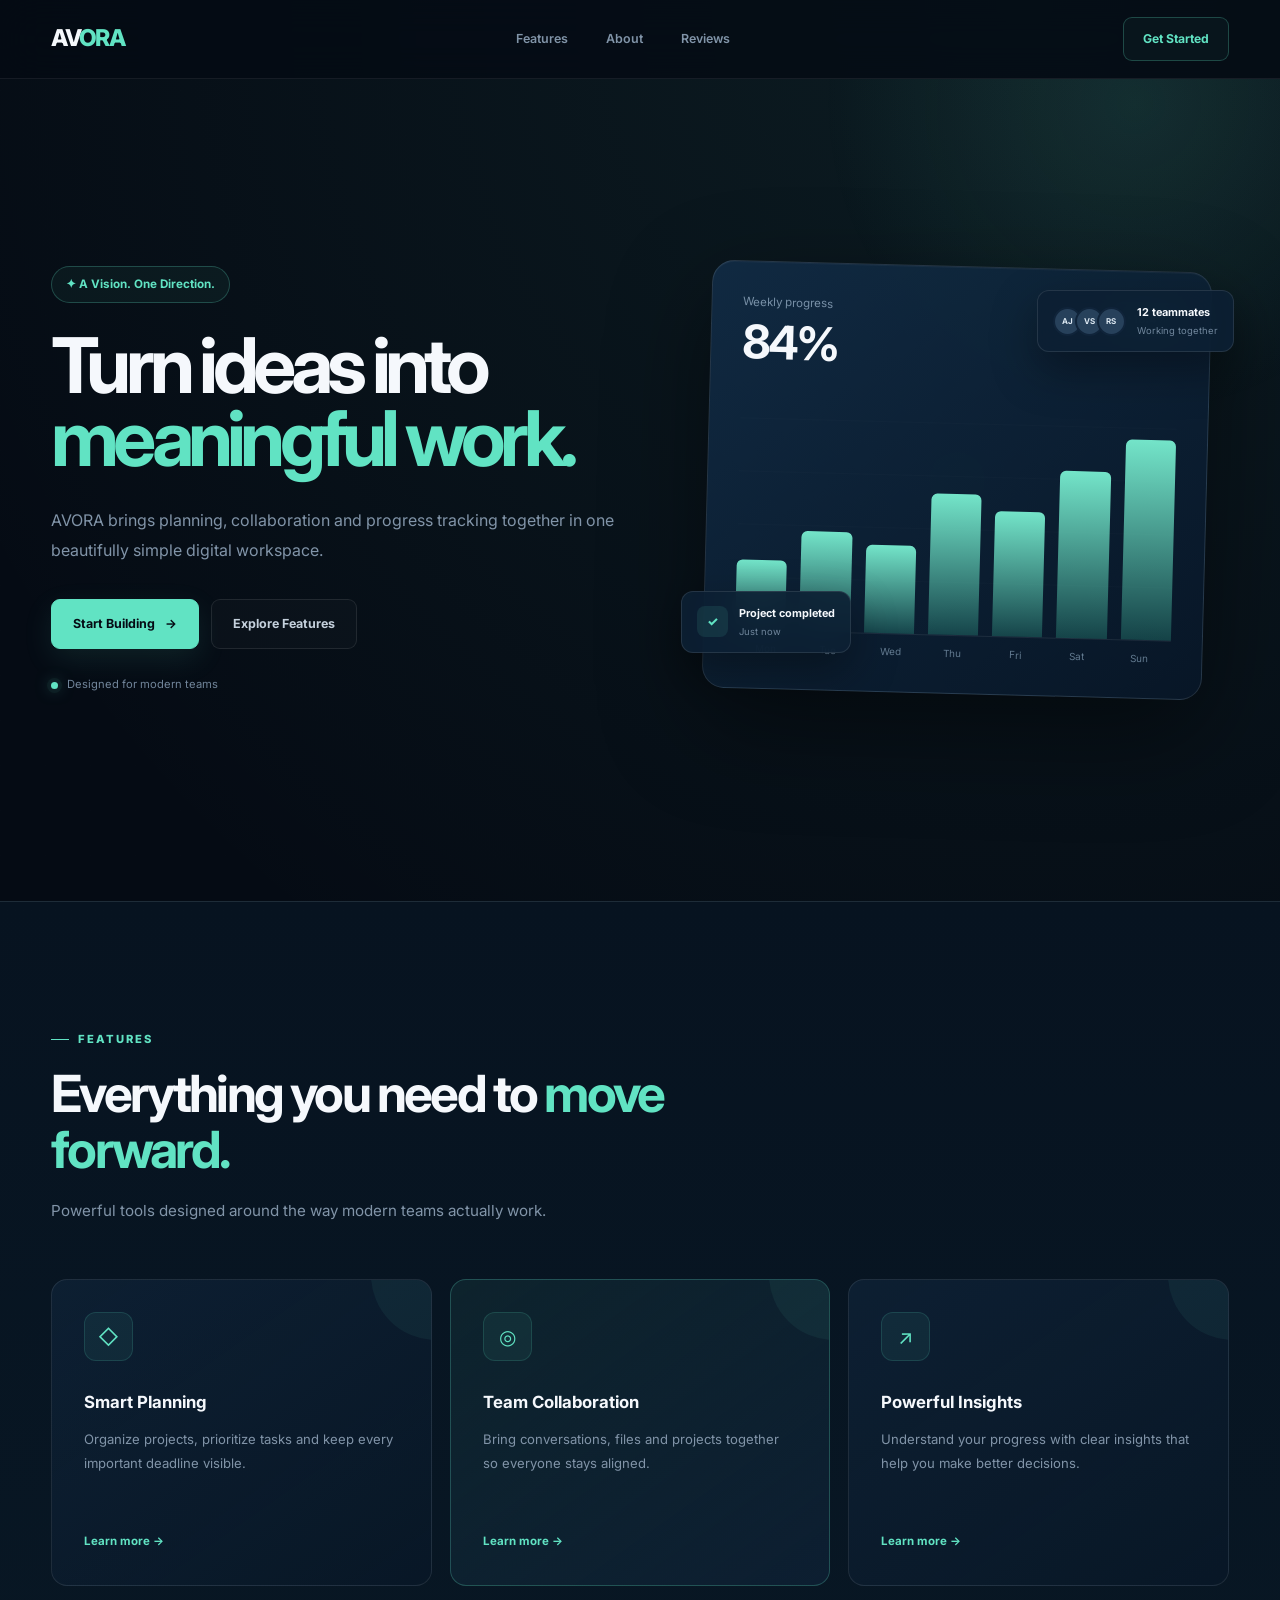
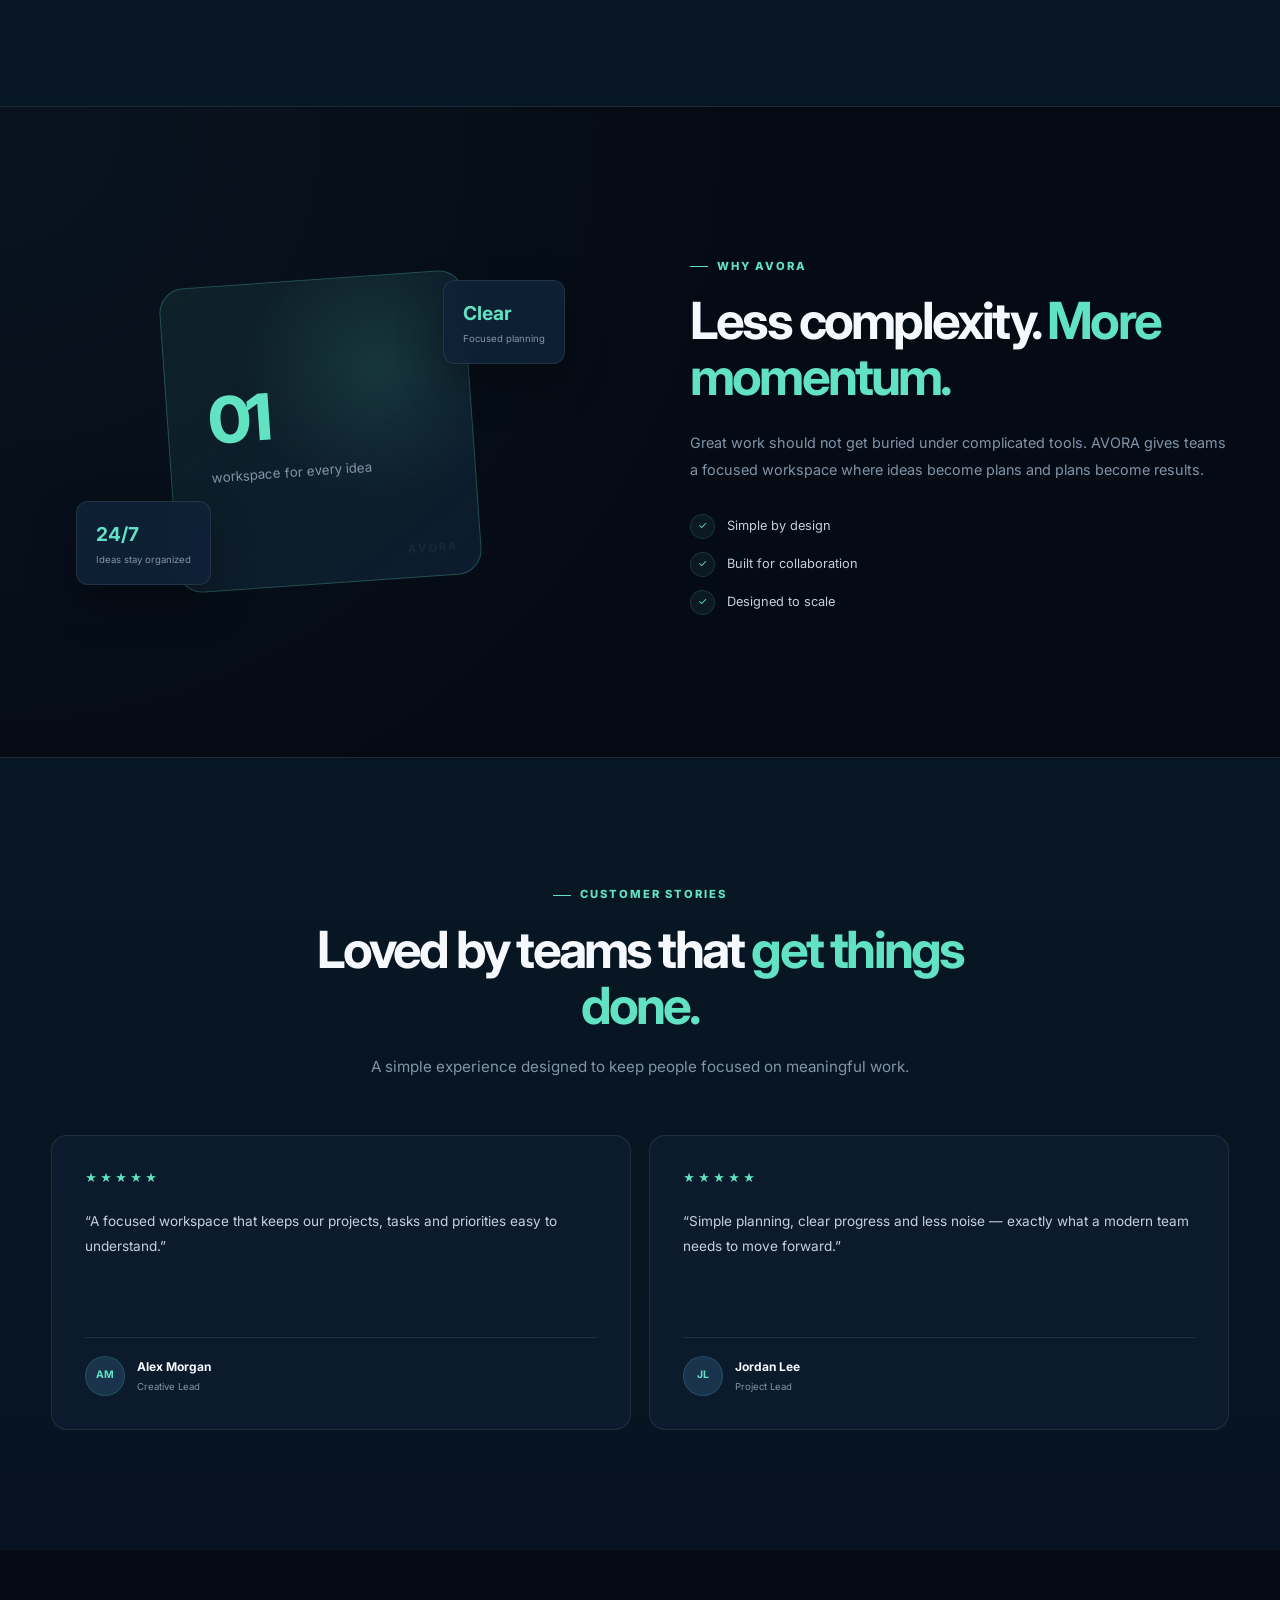
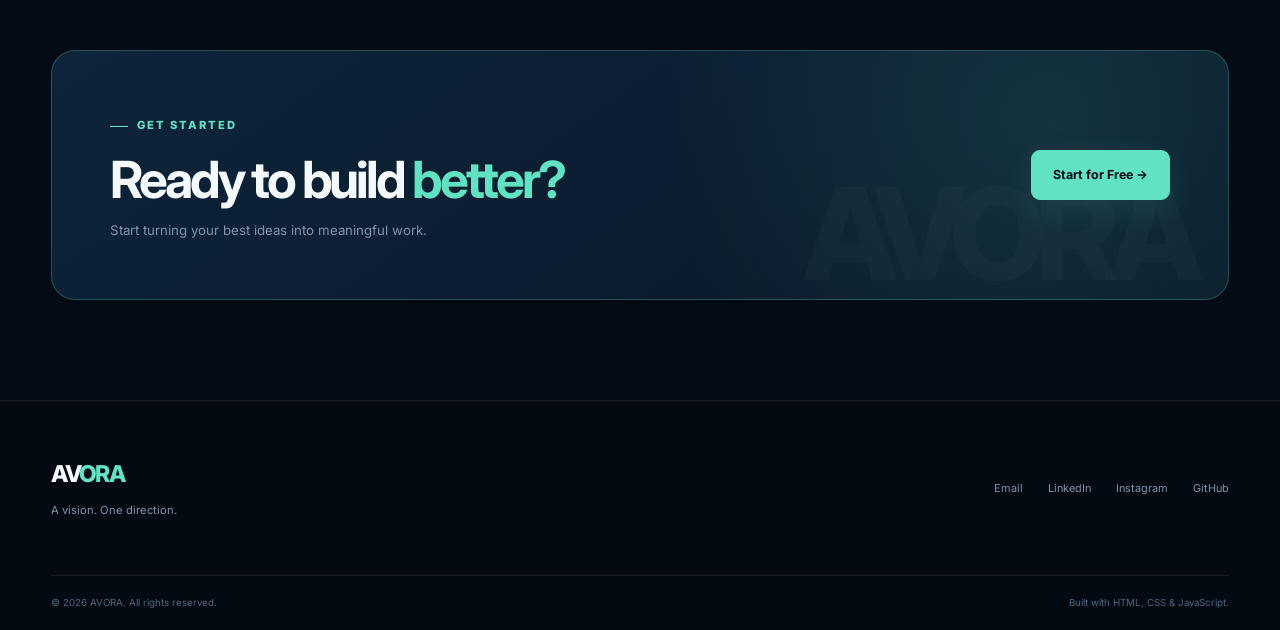
==== commit 8aefb185: "Update Avora landing page" ====
--- a/WebDev-L1-LandingPage/index.html
+++ b/WebDev-L1-LandingPage/index.html
@@ -17,7 +17,9 @@
 
     <title>AVORA — A Vision. One Direction.</title>
 
+
     <!-- Google Font -->
+
     <link rel="preconnect" href="https://fonts.googleapis.com">
 
     <link
@@ -31,922 +33,883 @@
         rel="stylesheet"
     >
 
-    <!-- Main CSS -->
-    <link rel="stylesheet" href="style.css">
+
+    <!-- CSS -->
+
+    <link
+        rel="stylesheet"
+        href="style.css"
+    >
 
 </head>
 
 
-<body>
-
-
-<!-- =====================================================
-     NAVIGATION
-===================================================== -->
-
-<header class="header">
-
-    <nav class="navbar container">
-
-        <!-- Logo -->
-
-        <a href="#" class="logo">
-
-            AV<span>ORA</span>
-
-        </a>
-
-
-        <!-- Navigation -->
-
-        <div class="nav-links">
-
-            <a href="#features">
-                Features
+<body id="top">
+
+
+    <!-- =====================================================
+         NAVIGATION
+    ====================================================== -->
+
+    <header class="header">
+
+        <nav class="navbar container">
+
+
+            <!-- Logo -->
+
+            <a
+                href="#top"
+                class="logo"
+                aria-label="AVORA Home"
+            >
+                AV<span>ORA</span>
             </a>
 
-            <a href="#about">
-                About
+
+            <!-- Navigation Links -->
+
+            <div class="nav-links">
+
+                <a href="#features">
+                    Features
+                </a>
+
+                <a href="#about">
+                    About
+                </a>
+
+                <a href="#reviews">
+                    Reviews
+                </a>
+
+            </div>
+
+
+            <!-- Get Started -->
+
+            <a
+                href="get-started.html"
+                class="nav-button"
+            >
+                Get Started
             </a>
 
-            <a href="#reviews">
-                Reviews
-            </a>
+        </nav>
+
+    </header>
+
+
+
+    <!-- =====================================================
+         MAIN
+    ====================================================== -->
+
+    <main>
+
+
+        <!-- =================================================
+             HERO
+        ================================================== -->
+
+        <section class="hero">
+
+            <div class="container hero-grid">
+
+
+                <!-- Hero Text -->
+
+                <div class="hero-content">
+
+
+                    <div class="hero-badge">
+
+                        ✦ A Vision. One Direction.
+
+                    </div>
+
+
+                    <h1>
+
+                        Turn ideas into
+
+                        <span>
+                            meaningful work.
+                        </span>
+
+                    </h1>
+
+
+                    <p>
+
+                        AVORA brings planning, collaboration
+                        and progress tracking together in one
+                        beautifully simple digital workspace.
+
+                    </p>
+
+
+                    <div class="hero-buttons">
+
+
+                        <a
+                            href="get-started.html"
+                            class="primary-button"
+                        >
+
+                            Start Building
+
+                            <span>
+                                →
+                            </span>
+
+                        </a>
+
+
+                        <a
+                            href="#features"
+                            class="secondary-button"
+                        >
+
+                            Explore Features
+
+                        </a>
+
+                    </div>
+
+
+                    <div class="hero-trust">
+
+                        <span
+                            class="status-dot"
+                            aria-hidden="true"
+                        ></span>
+
+                        Designed for modern teams
+
+                    </div>
+
+                </div>
+
+
+
+                <!-- Dashboard -->
+
+                <div class="hero-visual">
+
+
+                    <div class="dashboard-card">
+
+
+                        <div class="dashboard-top">
+
+
+                            <div>
+
+                                <small>
+                                    Weekly progress
+                                </small>
+
+                                <h3>
+                                    84%
+                                </h3>
+
+                            </div>
+
+
+                            <div class="growth">
+
+                                +18.4%
+
+                            </div>
+
+                        </div>
+
+
+
+                        <!-- Chart -->
+
+                        <div class="chart">
+
+                            <div class="bar bar-1"></div>
+
+                            <div class="bar bar-2"></div>
+
+                            <div class="bar bar-3"></div>
+
+                            <div class="bar bar-4"></div>
+
+                            <div class="bar bar-5"></div>
+
+                            <div class="bar bar-6"></div>
+
+                            <div class="bar bar-7"></div>
+
+                        </div>
+
+
+                        <div class="chart-days">
+
+                            <span>Mon</span>
+
+                            <span>Tue</span>
+
+                            <span>Wed</span>
+
+                            <span>Thu</span>
+
+                            <span>Fri</span>
+
+                            <span>Sat</span>
+
+                            <span>Sun</span>
+
+                        </div>
+
+                    </div>
+
+
+
+                    <!-- Floating Card -->
+
+                    <div class="floating-card task-card">
+
+
+                        <div class="task-icon">
+                            ✓
+                        </div>
+
+
+                        <div>
+
+                            <strong>
+                                Project completed
+                            </strong>
+
+                            <small>
+                                Just now
+                            </small>
+
+                        </div>
+
+                    </div>
+
+
+
+                    <!-- Team Card -->
+
+                    <div class="floating-card team-card">
+
+
+                        <div class="avatars">
+
+                            <span>
+                                AJ
+                            </span>
+
+                            <span>
+                                VS
+                            </span>
+
+                            <span>
+                                RS
+                            </span>
+
+                        </div>
+
+
+                        <div>
+
+                            <strong>
+                                12 teammates
+                            </strong>
+
+                            <small>
+                                Working together
+                            </small>
+
+                        </div>
+
+                    </div>
+
+                </div>
+
+            </div>
+
+        </section>
+
+
+
+        <!-- =================================================
+             FEATURES
+        ================================================== -->
+
+        <section
+            class="features section"
+            id="features"
+        >
+
+            <div class="container">
+
+
+                <div class="section-heading">
+
+
+                    <div class="section-label">
+                        FEATURES
+                    </div>
+
+
+                    <h2>
+
+                        Everything you need to
+
+                        <span>
+                            move forward.
+                        </span>
+
+                    </h2>
+
+
+                    <p>
+
+                        Powerful tools designed around
+                        the way modern teams actually work.
+
+                    </p>
+
+                </div>
+
+
+
+                <div class="feature-grid">
+
+
+                    <!-- Feature 1 -->
+
+                    <article class="feature-card">
+
+
+                        <div class="feature-icon">
+                            ◇
+                        </div>
+
+
+                        <h3>
+                            Smart Planning
+                        </h3>
+
+
+                        <p>
+
+                            Organize projects, prioritize tasks
+                            and keep every important deadline visible.
+
+                        </p>
+
+
+                        <a href="get-started.html">
+                            Learn more →
+                        </a>
+
+                    </article>
+
+
+
+                    <!-- Feature 2 -->
+
+                    <article class="feature-card featured">
+
+
+                        <div class="feature-icon">
+                            ◎
+                        </div>
+
+
+                        <h3>
+                            Team Collaboration
+                        </h3>
+
+
+                        <p>
+
+                            Bring conversations, files and projects
+                            together so everyone stays aligned.
+
+                        </p>
+
+
+                        <a href="get-started.html">
+                            Learn more →
+                        </a>
+
+                    </article>
+
+
+
+                    <!-- Feature 3 -->
+
+                    <article class="feature-card">
+
+
+                        <div class="feature-icon">
+                            ↗
+                        </div>
+
+
+                        <h3>
+                            Powerful Insights
+                        </h3>
+
+
+                        <p>
+
+                            Understand your progress with clear
+                            insights that help you make better decisions.
+
+                        </p>
+
+
+                        <a href="get-started.html">
+                            Learn more →
+                        </a>
+
+                    </article>
+
+                </div>
+
+            </div>
+
+        </section>
+
+
+
+        <!-- =================================================
+             ABOUT
+        ================================================== -->
+
+        <section
+            class="about section"
+            id="about"
+        >
+
+            <div class="container about-grid">
+
+
+                <!-- Visual -->
+
+                <div class="about-visual">
+
+
+                    <div class="about-box">
+
+
+                        <span class="about-number">
+                            01
+                        </span>
+
+
+                        <span class="about-text">
+
+                            workspace for every idea
+
+                        </span>
+
+                    </div>
+
+
+                    <div class="mini-stat stat-one">
+
+                        <strong>
+                            Clear
+                        </strong>
+
+                        <small>
+                            Focused planning
+                        </small>
+
+                    </div>
+
+
+                    <div class="mini-stat stat-two">
+
+                        <strong>
+                            24/7
+                        </strong>
+
+                        <small>
+                            Ideas stay organized
+                        </small>
+
+                    </div>
+
+                </div>
+
+
+
+                <!-- Text -->
+
+                <div class="about-content">
+
+
+                    <div class="section-label">
+                        WHY AVORA
+                    </div>
+
+
+                    <h2>
+
+                        Less complexity.
+
+                        <span>
+                            More momentum.
+                        </span>
+
+                    </h2>
+
+
+                    <p>
+
+                        Great work should not get buried under
+                        complicated tools. AVORA gives teams a
+                        focused workspace where ideas become plans
+                        and plans become results.
+
+                    </p>
+
+
+                    <div class="about-points">
+
+
+                        <div>
+
+                            <span>
+                                ✓
+                            </span>
+
+                            <p>
+                                Simple by design
+                            </p>
+
+                        </div>
+
+
+                        <div>
+
+                            <span>
+                                ✓
+                            </span>
+
+                            <p>
+                                Built for collaboration
+                            </p>
+
+                        </div>
+
+
+                        <div>
+
+                            <span>
+                                ✓
+                            </span>
+
+                            <p>
+                                Designed to scale
+                            </p>
+
+                        </div>
+
+                    </div>
+
+                </div>
+
+            </div>
+
+        </section>
+
+
+
+        <!-- =================================================
+             REVIEWS
+        ================================================== -->
+
+        <section
+            class="reviews section"
+            id="reviews"
+        >
+
+            <div class="container">
+
+
+                <div class="section-heading centered">
+
+
+                    <div class="section-label">
+                        CUSTOMER STORIES
+                    </div>
+
+
+                    <h2>
+
+                        Loved by teams that
+
+                        <span>
+                            get things done.
+                        </span>
+
+                    </h2>
+
+
+                    <p>
+
+                        A simple experience designed to keep
+                        people focused on meaningful work.
+
+                    </p>
+
+                </div>
+
+
+
+                <div class="testimonial-grid">
+
+
+                    <!-- Review 1 -->
+
+                    <article class="testimonial">
+
+
+                        <div class="stars">
+                            ★★★★★
+                        </div>
+
+
+                        <p>
+
+                            “A focused workspace that keeps our
+                            projects, tasks and priorities easy
+                            to understand.”
+
+                        </p>
+
+
+                        <div class="person">
+
+
+                            <div class="person-avatar">
+                                AM
+                            </div>
+
+
+                            <div>
+
+                                <strong>
+                                    Alex Morgan
+                                </strong>
+
+                                <small>
+                                    Creative Lead
+                                </small>
+
+                            </div>
+
+                        </div>
+
+                    </article>
+
+
+
+                    <!-- Review 2 -->
+
+                    <article class="testimonial">
+
+
+                        <div class="stars">
+                            ★★★★★
+                        </div>
+
+
+                        <p>
+
+                            “Simple planning, clear progress and
+                            less noise — exactly what a modern
+                            team needs to move forward.”
+
+                        </p>
+
+
+                        <div class="person">
+
+
+                            <div class="person-avatar">
+                                JL
+                            </div>
+
+
+                            <div>
+
+                                <strong>
+                                    Jordan Lee
+                                </strong>
+
+                                <small>
+                                    Project Lead
+                                </small>
+
+                            </div>
+
+                        </div>
+
+                    </article>
+
+                </div>
+
+            </div>
+
+        </section>
+
+
+
+        <!-- =================================================
+             CTA
+        ================================================== -->
+
+        <section class="cta section">
+
+            <div class="container">
+
+
+                <div class="cta-box">
+
+
+                    <div>
+
+
+                        <div class="section-label">
+                            GET STARTED
+                        </div>
+
+
+                        <h2>
+
+                            Ready to build
+
+                            <span>
+                                better?
+                            </span>
+
+                        </h2>
+
+
+                        <p>
+
+                            Start turning your best ideas
+                            into meaningful work.
+
+                        </p>
+
+                    </div>
+
+
+                    <a
+                        href="get-started.html"
+                        class="primary-button"
+                    >
+
+                        Start for Free →
+
+                    </a>
+
+                </div>
+
+            </div>
+
+        </section>
+
+    </main>
+
+
+
+    <!-- =====================================================
+         FOOTER
+    ====================================================== -->
+
+    <footer class="footer">
+
+        <div class="container footer-content">
+
+
+            <div>
+
+                <a
+                    href="#top"
+                    class="logo"
+                >
+                    AV<span>ORA</span>
+                </a>
+
+
+                <p>
+                    A vision. One direction.
+                </p>
+
+            </div>
+
+
+            <div class="footer-links">
+
+
+                <a href="mailto:hello@avora.example">
+                    Email
+                </a>
+
+
+                <a
+                    href="https://www.linkedin.com/"
+                    target="_blank"
+                    rel="noopener noreferrer"
+                >
+                    LinkedIn
+                </a>
+
+
+                <a
+                    href="https://www.instagram.com/"
+                    target="_blank"
+                    rel="noopener noreferrer"
+                >
+                    Instagram
+                </a>
+
+
+                <a
+                    href="https://github.com/"
+                    target="_blank"
+                    rel="noopener noreferrer"
+                >
+                    GitHub
+                </a>
+
+            </div>
 
         </div>
 
 
-        <!-- CTA -->
-
-        <a href="#get-started" class="nav-button">
-
-            Get Started
-
-        </a>
-
-    </nav>
-
-</header>
-
-
-
-<main>
-
-
-<!-- =====================================================
-     HERO SECTION
-===================================================== -->
-
-<section class="hero">
-
-    <div class="container hero-grid">
-
-
-        <!-- Hero Content -->
-
-        <div class="hero-content">
-
-
-            <div class="hero-badge">
-
-                ✦ A Vision. One Direction.
-
-            </div>
-
-
-            <h1>
-
-                Turn ideas into
-
-                <span>
-                    meaningful work.
-                </span>
-
-            </h1>
-
+
+        <div class="container copyright">
 
             <p>
-
-                AVORA brings planning, collaboration and
-                insights together in one beautifully simple
-                digital workspace.
-
+                © 2026 AVORA. All rights reserved.
             </p>
 
 
-            <div class="hero-buttons">
-
-
-                <a
-                    href="#get-started"
-                    class="primary-button"
-                >
-
-                    Start Building
-
-                    <span>
-                        →
-                    </span>
-
-                </a>
-
-
-                <a
-                    href="#features"
-                    class="secondary-button"
-                >
-
-                    Explore Features
-
-                </a>
-
-
-            </div>
-
-
-            <div class="hero-trust">
-
-                <span class="status-dot"></span>
-
-                Designed for modern teams
-
-            </div>
-
+            <p>
+                Built with HTML, CSS & JavaScript.
+            </p>
 
         </div>
 
-
-
-        <!-- Hero Product Visual -->
-
-        <div class="hero-visual">
-
-
-            <div class="dashboard-card">
-
-
-                <div class="dashboard-top">
-
-
-                    <div>
-
-                        <small>
-                            Weekly progress
-                        </small>
-
-                        <h3>
-                            84%
-                        </h3>
-
-                    </div>
-
-
-                    <div class="growth">
-
-                        +18.4%
-
-                    </div>
-
-
-                </div>
-
-
-
-                <!-- CSS Chart -->
-
-                <div class="chart">
-
-                    <div class="bar bar-1"></div>
-
-                    <div class="bar bar-2"></div>
-
-                    <div class="bar bar-3"></div>
-
-                    <div class="bar bar-4"></div>
-
-                    <div class="bar bar-5"></div>
-
-                    <div class="bar bar-6"></div>
-
-                    <div class="bar bar-7"></div>
-
-                </div>
-
-
-                <div class="chart-days">
-
-                    <span>Mon</span>
-
-                    <span>Tue</span>
-
-                    <span>Wed</span>
-
-                    <span>Thu</span>
-
-                    <span>Fri</span>
-
-                    <span>Sat</span>
-
-                    <span>Sun</span>
-
-                </div>
-
-
-            </div>
-
-
-
-            <!-- Floating Card -->
-
-            <div class="floating-card task-card">
-
-
-                <div class="task-icon">
-
-                    ✓
-
-                </div>
-
-
-                <div>
-
-                    <strong>
-                        Project completed
-                    </strong>
-
-                    <small>
-                        Just now
-                    </small>
-
-                </div>
-
-
-            </div>
-
-
-
-            <!-- Team Card -->
-
-            <div class="floating-card team-card">
-
-
-                <div class="avatars">
-
-                    <span>
-                        AJ
-                    </span>
-
-                    <span>
-                        VS
-                    </span>
-
-                    <span>
-                        RS
-                    </span>
-
-                </div>
-
-
-                <div>
-
-                    <strong>
-                        12 teammates
-                    </strong>
-
-                    <small>
-                        Working together
-                    </small>
-
-                </div>
-
-
-            </div>
-
-
-        </div>
-
-    </div>
-
-</section>
-
-
-
-<!-- =====================================================
-     FEATURES
-===================================================== -->
-
-<section
-    class="features section"
-    id="features"
->
-
-
-    <div class="container">
-
-
-        <div class="section-heading">
-
-
-            <div class="section-label">
-
-                FEATURES
-
-            </div>
-
-
-            <h2>
-
-                Everything you need to
-
-                <span>
-                    move forward.
-                </span>
-
-            </h2>
-
-
-            <p>
-
-                Powerful tools designed around
-                the way modern teams actually work.
-
-            </p>
-
-
-        </div>
-
-
-
-        <div class="feature-grid">
-
-
-            <!-- Feature 1 -->
-
-            <article class="feature-card">
-
-
-                <div class="feature-icon">
-
-                    ◇
-
-                </div>
-
-
-                <h3>
-
-                    Smart Planning
-
-                </h3>
-
-
-                <p>
-
-                    Organize projects, prioritize tasks
-                    and keep every important deadline visible.
-
-                </p>
-
-
-                <a href="#get-started">
-
-                    Learn more →
-
-                </a>
-
-
-            </article>
-
-
-
-            <!-- Feature 2 -->
-
-            <article class="feature-card featured">
-
-
-                <div class="feature-icon">
-
-                    ◎
-
-                </div>
-
-
-                <h3>
-
-                    Team Collaboration
-
-                </h3>
-
-
-                <p>
-
-                    Bring conversations, files and projects
-                    together so everyone stays aligned.
-
-                </p>
-
-
-                <a href="#get-started">
-
-                    Learn more →
-
-                </a>
-
-
-            </article>
-
-
-
-            <!-- Feature 3 -->
-
-            <article class="feature-card">
-
-
-                <div class="feature-icon">
-
-                    ↗
-
-                </div>
-
-
-                <h3>
-
-                    Powerful Insights
-
-                </h3>
-
-
-                <p>
-
-                    Understand your progress with clear
-                    insights that help you make better decisions.
-
-                </p>
-
-
-                <a href="#get-started">
-
-                    Learn more →
-
-                </a>
-
-
-            </article>
-
-
-        </div>
-
-    </div>
-
-</section>
-
-
-
-<!-- =====================================================
-     ABOUT
-===================================================== -->
-
-<section
-    class="about section"
-    id="about"
->
-
-
-    <div class="container about-grid">
-
-
-        <!-- Visual -->
-
-        <div class="about-visual">
-
-
-            <div class="about-box">
-
-
-                <span class="about-number">
-
-                    10K+
-
-                </span>
-
-
-                <span class="about-text">
-
-                    teams building better
-
-                </span>
-
-
-            </div>
-
-
-            <div class="mini-stat stat-one">
-
-                <strong>
-                    94%
-                </strong>
-
-                <small>
-                    Team satisfaction
-                </small>
-
-            </div>
-
-
-            <div class="mini-stat stat-two">
-
-                <strong>
-                    3.2×
-                </strong>
-
-                <small>
-                    Faster workflows
-                </small>
-
-            </div>
-
-
-        </div>
-
-
-
-        <!-- About Content -->
-
-        <div class="about-content">
-
-
-            <div class="section-label">
-
-                WHY AVORA
-
-            </div>
-
-
-            <h2>
-
-                Less complexity.
-
-                <span>
-                    More momentum.
-                </span>
-
-            </h2>
-
-
-            <p>
-
-                Great work should not get buried under
-                complicated tools. AVORA gives teams a
-                focused workspace where ideas become plans
-                and plans become results.
-
-            </p>
-
-
-            <div class="about-points">
-
-
-                <div>
-
-                    <span>
-                        ✓
-                    </span>
-
-                    <p>
-                        Simple by design
-                    </p>
-
-                </div>
-
-
-                <div>
-
-                    <span>
-                        ✓
-                    </span>
-
-                    <p>
-                        Built for collaboration
-                    </p>
-
-                </div>
-
-
-                <div>
-
-                    <span>
-                        ✓
-                    </span>
-
-                    <p>
-                        Designed to scale
-                    </p>
-
-                </div>
-
-
-            </div>
-
-
-        </div>
-
-    </div>
-
-</section>
-
-
-
-<!-- =====================================================
-     REVIEWS
-===================================================== -->
-
-<section
-    class="reviews section"
-    id="reviews"
->
-
-
-    <div class="container">
-
-
-        <div class="section-heading centered">
-
-
-            <div class="section-label">
-
-                CUSTOMER STORIES
-
-            </div>
-
-
-            <h2>
-
-                Loved by teams that
-
-                <span>
-                    get things done.
-                </span>
-
-            </h2>
-
-
-        </div>
-
-
-
-        <div class="testimonial-grid">
-
-
-            <article class="testimonial">
-
-
-                <div class="stars">
-
-                    ★★★★★
-
-                </div>
-
-
-                <p>
-
-                    “AVORA completely changed how our team
-                    manages projects. Everything feels clearer
-                    and much easier to manage.”
-
-                </p>
-
-
-                <div class="person">
-
-
-                    <div class="person-avatar">
-
-                        SM
-
-                    </div>
-
-
-                    <div>
-
-                        <strong>
-                            Sarah Mitchell
-                        </strong>
-
-                        <small>
-                            Product Designer
-                        </small>
-
-                    </div>
-
-
-                </div>
-
-
-            </article>
-
-
-
-            <article class="testimonial">
-
-
-                <div class="stars">
-
-                    ★★★★★
-
-                </div>
-
-
-                <p>
-
-                    “We replaced several disconnected tools
-                    with one simple workspace. Our workflow
-                    has never felt this organized.”
-
-                </p>
-
-
-                <div class="person">
-
-
-                    <div class="person-avatar">
-
-                        DR
-
-                    </div>
-
-
-                    <div>
-
-                        <strong>
-                            Daniel Ross
-                        </strong>
-
-                        <small>
-                            Startup Founder
-                        </small>
-
-                    </div>
-
-
-                </div>
-
-
-            </article>
-
-
-        </div>
-
-    </div>
-
-</section>
-
-
-
-<!-- =====================================================
-     FINAL CTA
-===================================================== -->
-
-<section
-    class="cta section"
-    id="get-started"
->
-
-
-    <div class="container">
-
-
-        <div class="cta-box">
-
-
-            <div>
-
-
-                <div class="section-label">
-
-                    GET STARTED
-
-                </div>
-
-
-                <h2>
-
-                    Ready to build
-
-                    <span>
-                        better?
-                    </span>
-
-                </h2>
-
-
-                <p>
-
-                    Start turning your best ideas
-                    into meaningful work.
-
-                </p>
-
-
-            </div>
-
-
-            <a href="#" class="primary-button">
-
-                Start for Free →
-
-            </a>
-
-
-        </div>
-
-    </div>
-
-</section>
-
-
-</main>
-
-
-
-<!-- =====================================================
-     FOOTER
-===================================================== -->
-
-<footer class="footer">
-
-
-    <div class="container footer-content">
-
-
-        <div>
-
-
-            <a href="#" class="logo">
-
-                AV<span>ORA</span>
-
-            </a>
-
-
-            <p>
-
-                A vision. One direction.
-
-            </p>
-
-
-        </div>
-
-
-
-        <div class="footer-links">
-
-
-            <a href="#">
-                Email
-            </a>
-
-            <a href="#">
-                LinkedIn
-            </a>
-
-            <a href="#">
-                Instagram
-            </a>
-
-            <a href="#">
-                GitHub
-            </a>
-
-
-        </div>
-
-
-    </div>
-
-
-
-    <div class="container copyright">
-
-
-        <p>
-
-            © 2026 AVORA.
-            All rights reserved.
-
-        </p>
-
-
-        <p>
-
-            Built with HTML & CSS.
-
-        </p>
-
-
-    </div>
-
-
-</footer>
+    </footer>
 
 
 </body>
--- a/WebDev-L1-LandingPage/style.css
+++ b/WebDev-L1-LandingPage/style.css
@@ -1,178 +1,283 @@
 /* =========================================================
-   AVORA — PREMIUM LANDING PAGE
-   Level 1 | Task 1
-   HTML5 + CSS3
-   ========================================================= */
-
-
-/* =========================================================
-   DESIGN TOKENS
-   ========================================================= */
+   AVORA — LANDING PAGE
+========================================================= */
+
+
+/* =========================
+   VARIABLES
+========================= */
 
 :root {
 
-    --bg: #050d18;
-    --bg-secondary: #081523;
-    --bg-tertiary: #0b1b2c;
-
-    --card: rgba(15, 34, 55, 0.72);
-    --card-solid: #10243a;
+    --bg: #050b14;
+
+    --bg-secondary: #071421;
+
+    --card: #0c1d2f;
+
+    --card-light: #10253a;
+
 
     --text: #f5f8fc;
-    --text-soft: #c1cfdd;
-    --text-muted: #8296ab;
+
+    --soft: #c4d0dc;
+
+    --muted: #8194a8;
+
 
     --accent: #61e3c3;
-    --accent-bright: #79efd1;
-    --accent-dark: #38bfa1;
-
-    --border: rgba(255, 255, 255, 0.085);
-    --border-accent: rgba(97, 227, 195, 0.25);
+
+    --accent-light: #83f0d5;
+
+    --accent-dark: #32b596;
+
+
+    --border: rgba(255,255,255,0.09);
+
+    --border-light: rgba(255,255,255,0.14);
+
+    --accent-border:
+        rgba(97,227,195,0.25);
+
 
     --container: 1180px;
 
-    --radius-sm: 8px;
-    --radius-md: 14px;
-    --radius-lg: 22px;
-
-    --shadow:
-        0 25px 70px rgba(0, 0, 0, 0.32);
+
+    --small-radius: 9px;
+
+    --medium-radius: 16px;
+
+    --large-radius: 24px;
+
 
     --transition:
-        0.28s cubic-bezier(0.2, 0.7, 0.2, 1);
-}
-
-
-/* =========================================================
+        0.3s ease;
+}
+
+
+/* =========================
    RESET
-   ========================================================= */
+========================= */
 
 * {
+
     margin: 0;
+
     padding: 0;
+
     box-sizing: border-box;
 }
 
 
 html {
+
     scroll-behavior: smooth;
+
     scroll-padding-top: 90px;
 }
 
 
 body {
+
     min-height: 100vh;
 
-    font-family: "Inter", sans-serif;
-
-    background:
+    font-family:
+        "Inter",
+        sans-serif;
+
+    color: var(--text);
+
+    background:
+
         radial-gradient(
-            circle at 85% 5%,
-            rgba(97, 227, 195, 0.055),
-            transparent 28%
+            circle at 80% 0%,
+            rgba(97,227,195,0.08),
+            transparent 30%
         ),
+
+        radial-gradient(
+            circle at 0% 45%,
+            rgba(50,120,170,0.08),
+            transparent 30%
+        ),
+
         var(--bg);
 
-    color: var(--text);
-
     line-height: 1.6;
 
     overflow-x: hidden;
 }
 
 
-body::selection {
+::selection {
+
+    color: var(--bg);
+
     background: var(--accent);
-    color: var(--bg);
 }
 
 
 a {
+
     color: inherit;
+
     text-decoration: none;
 }
 
 
 button,
-a {
-    -webkit-tap-highlight-color: transparent;
-}
-
-
-img {
-    max-width: 100%;
-    display: block;
-}
-
-
-/* =========================================================
-   GLOBAL
-   ========================================================= */
+input {
+
+    font-family: inherit;
+}
+
+
+/* =========================
+   GRID BACKGROUND
+========================= */
+
+body::before {
+
+    content: "";
+
+    position: fixed;
+
+    inset: 0;
+
+    z-index: -1;
+
+    pointer-events: none;
+
+    opacity: 0.22;
+
+    background-image:
+
+        linear-gradient(
+            rgba(255,255,255,0.018) 1px,
+            transparent 1px
+        ),
+
+        linear-gradient(
+            90deg,
+            rgba(255,255,255,0.018) 1px,
+            transparent 1px
+        );
+
+    background-size:
+        45px 45px;
+}
+
+
+/* =========================
+   CONTAINER
+========================= */
 
 .container {
-    width: min(92%, var(--container));
-    margin-inline: auto;
-}
-
+
+    width:
+        min(92%, var(--container));
+
+    margin:
+        0 auto;
+}
+
+
+/* =========================
+   SECTIONS
+========================= */
 
 .section {
-    padding: 120px 0;
-}
-
+
+    padding:
+        120px 0;
+}
+
+
+/* =========================
+   LABEL
+========================= */
 
 .section-label {
-    display: inline-flex;
-
-    align-items: center;
-
-    margin-bottom: 18px;
-
-    color: var(--accent);
-
-    font-size: 0.7rem;
-    font-weight: 800;
-
-    letter-spacing: 0.18em;
+
+    display:
+        inline-flex;
+
+    align-items:
+        center;
+
+    gap:
+        9px;
+
+    margin-bottom:
+        18px;
+
+    color:
+        var(--accent);
+
+    font-size:
+        0.7rem;
+
+    font-weight:
+        800;
+
+    letter-spacing:
+        0.18em;
 }
 
 
 .section-label::before {
+
     content: "";
 
-    width: 18px;
-    height: 1px;
-
-    margin-right: 9px;
-
-    background: var(--accent);
-}
-
-
-/* =========================================================
-   SECTION HEADINGS
-   ========================================================= */
+    width:
+        18px;
+
+    height:
+        1px;
+
+    background:
+        var(--accent);
+}
+
+
+/* =========================
+   HEADINGS
+========================= */
 
 .section-heading {
-    max-width: 700px;
-
-    margin-bottom: 58px;
+
+    max-width:
+        700px;
+
+    margin-bottom:
+        55px;
 }
 
 
 .section-heading.centered {
-    margin-inline: auto;
-
-    text-align: center;
+
+    margin-left:
+        auto;
+
+    margin-right:
+        auto;
+
+    text-align:
+        center;
 }
 
 
 .section-heading h2,
 .about-content h2 {
-    font-size: clamp(2.2rem, 4vw, 3.5rem);
-
-    line-height: 1.08;
-
-    letter-spacing: -0.055em;
+
+    font-size:
+        clamp(2.2rem,4vw,3.5rem);
+
+    line-height:
+        1.08;
+
+    letter-spacing:
+        -0.055em;
 }
 
 
@@ -180,711 +285,923 @@
 .about-content h2 span,
 .hero h1 span,
 .cta-box h2 span {
-    color: var(--accent);
-}
-
-
-.section-heading > p {
-    max-width: 600px;
-
-    margin-top: 20px;
-
-    color: var(--text-muted);
-
-    font-size: 0.95rem;
-
-    line-height: 1.8;
-}
-
-
-.section-heading.centered > p {
-    margin-inline: auto;
-}
-
-
-/* =========================================================
-   NAVIGATION
-   ========================================================= */
+
+    color:
+        var(--accent);
+}
+
+
+.section-heading p {
+
+    max-width:
+        600px;
+
+    margin-top:
+        20px;
+
+    color:
+        var(--muted);
+
+    font-size:
+        0.95rem;
+
+    line-height:
+        1.8;
+}
+
+
+.section-heading.centered p {
+
+    margin-left:
+        auto;
+
+    margin-right:
+        auto;
+}
+
+
+/* =========================
+   HEADER
+========================= */
 
 .header {
-    position: sticky;
-
-    top: 0;
-
-    z-index: 1000;
-
-    border-bottom: 1px solid rgba(255, 255, 255, 0.065);
-
-    background: rgba(5, 13, 24, 0.76);
-
-    backdrop-filter: blur(20px);
-    -webkit-backdrop-filter: blur(20px);
+
+    position:
+        sticky;
+
+    top:
+        0;
+
+    z-index:
+        1000;
+
+    border-bottom:
+        1px solid
+        rgba(255,255,255,0.07);
+
+    background:
+        rgba(5,11,20,0.78);
+
+    backdrop-filter:
+        blur(20px);
+
+    -webkit-backdrop-filter:
+        blur(20px);
 }
 
 
 .navbar {
-    min-height: 78px;
-
-    display: flex;
-
-    align-items: center;
-    justify-content: space-between;
-
-    gap: 30px;
-}
-
+
+    min-height:
+        78px;
+
+    display:
+        flex;
+
+    align-items:
+        center;
+
+    justify-content:
+        space-between;
+
+    gap:
+        30px;
+}
+
+
+/* =========================
+   LOGO
+========================= */
 
 .logo {
-    position: relative;
-
-    font-size: 1.42rem;
-    font-weight: 800;
-
-    letter-spacing: -0.065em;
+
+    font-size:
+        1.45rem;
+
+    font-weight:
+        800;
+
+    letter-spacing:
+        -0.07em;
+
+    transition:
+        transform var(--transition);
 }
 
 
 .logo span {
-    color: var(--accent);
-}
-
-
-.logo::after {
-    content: "";
-
-    position: absolute;
-
-    left: 0;
-    bottom: -5px;
-
-    width: 0;
-    height: 2px;
-
-    background: var(--accent);
-
-    transition: width var(--transition);
-}
-
-
-.logo:hover::after {
-    width: 100%;
-}
-
+
+    color:
+        var(--accent);
+}
+
+
+.logo:hover {
+
+    transform:
+        translateY(-2px);
+}
+
+
+/* =========================
+   NAV LINKS
+========================= */
 
 .nav-links {
-    display: flex;
-
-    align-items: center;
-
-    gap: 38px;
+
+    display:
+        flex;
+
+    align-items:
+        center;
+
+    gap:
+        38px;
 }
 
 
 .nav-links a {
-    position: relative;
-
-    color: var(--text-muted);
-
-    font-size: 0.78rem;
-    font-weight: 600;
-
-    transition: color var(--transition);
+
+    position:
+        relative;
+
+    color:
+        var(--muted);
+
+    font-size:
+        0.78rem;
+
+    font-weight:
+        600;
+
+    transition:
+        color var(--transition);
 }
 
 
 .nav-links a::after {
-    content: "";
-
-    position: absolute;
-
-    left: 0;
-    bottom: -9px;
-
-    width: 0;
-    height: 1px;
-
-    background: var(--accent);
-
-    transition: width var(--transition);
+
+    content:
+        "";
+
+    position:
+        absolute;
+
+    left:
+        0;
+
+    bottom:
+        -9px;
+
+    width:
+        0;
+
+    height:
+        1px;
+
+    background:
+        var(--accent);
+
+    transition:
+        width var(--transition);
 }
 
 
 .nav-links a:hover {
-    color: var(--text);
+
+    color:
+        var(--text);
 }
 
 
 .nav-links a:hover::after {
-    width: 100%;
-}
-
+
+    width:
+        100%;
+}
+
+
+/* =========================
+   NAV BUTTON
+========================= */
 
 .nav-button {
-    display: inline-flex;
-
-    align-items: center;
-    justify-content: center;
-
-    padding: 11px 19px;
-
-    border: 1px solid var(--border-accent);
-
-    border-radius: 9px;
-
-    color: var(--accent);
-
-    font-size: 0.76rem;
-    font-weight: 700;
-
-    background: rgba(97, 227, 195, 0.025);
-
-    transition: all var(--transition);
+
+    display:
+        inline-flex;
+
+    align-items:
+        center;
+
+    justify-content:
+        center;
+
+    padding:
+        11px 19px;
+
+    border:
+        1px solid
+        var(--accent-border);
+
+    border-radius:
+        var(--small-radius);
+
+    color:
+        var(--accent);
+
+    background:
+        rgba(97,227,195,0.04);
+
+    font-size:
+        0.76rem;
+
+    font-weight:
+        700;
+
+    transition:
+        all var(--transition);
 }
 
 
 .nav-button:hover {
-    background: var(--accent);
-
-    color: var(--bg);
-
-    transform: translateY(-2px);
+
+    color:
+        var(--bg);
+
+    background:
+        var(--accent);
+
+    transform:
+        translateY(-2px);
 
     box-shadow:
-        0 8px 25px rgba(97, 227, 195, 0.18);
-}
-
-
-/* =========================================================
+        0 10px 30px
+        rgba(97,227,195,0.18);
+}
+
+
+/* =========================
    HERO
-   ========================================================= */
+========================= */
 
 .hero {
-    position: relative;
-
-    min-height: calc(100vh - 78px);
-
-    display: flex;
-
-    align-items: center;
-
-    padding: 95px 0 110px;
-
-    overflow: hidden;
-}
-
-
-/* Background glow */
+
+    position:
+        relative;
+
+    min-height:
+        calc(100vh - 78px);
+
+    display:
+        flex;
+
+    align-items:
+        center;
+
+    padding:
+        90px 0 110px;
+
+    overflow:
+        hidden;
+}
+
 
 .hero::before {
-    content: "";
-
-    position: absolute;
-
-    width: 650px;
-    height: 650px;
-
-    top: -300px;
-    right: -180px;
-
-    border-radius: 50%;
+
+    content:
+        "";
+
+    position:
+        absolute;
+
+    width:
+        650px;
+
+    height:
+        650px;
+
+    top:
+        -300px;
+
+    right:
+        -180px;
+
+    border-radius:
+        50%;
 
     background:
         radial-gradient(
             circle,
-            rgba(97, 227, 195, 0.09),
+            rgba(97,227,195,0.1),
             transparent 68%
         );
 
-    pointer-events: none;
-}
-
-
-.hero::after {
-    content: "";
-
-    position: absolute;
-
-    width: 500px;
-    height: 500px;
-
-    left: -280px;
-    bottom: -300px;
-
-    border-radius: 50%;
+    pointer-events:
+        none;
+}
+
+
+.hero-grid {
+
+    position:
+        relative;
+
+    z-index:
+        2;
+
+    display:
+        grid;
+
+    grid-template-columns:
+        1.02fr 0.98fr;
+
+    align-items:
+        center;
+
+    gap:
+        70px;
+}
+
+
+/* =========================
+   HERO CONTENT
+========================= */
+
+.hero-content {
+
+    max-width:
+        650px;
+
+    animation:
+        heroIn 0.8s ease both;
+}
+
+
+@keyframes heroIn {
+
+    from {
+
+        opacity:
+            0;
+
+        transform:
+            translateY(25px);
+    }
+
+    to {
+
+        opacity:
+            1;
+
+        transform:
+            translateY(0);
+    }
+}
+
+
+/* =========================
+   HERO BADGE
+========================= */
+
+.hero-badge {
+
+    display:
+        inline-flex;
+
+    align-items:
+        center;
+
+    padding:
+        8px 14px;
+
+    margin-bottom:
+        26px;
+
+    border:
+        1px solid
+        var(--accent-border);
+
+    border-radius:
+        50px;
+
+    color:
+        var(--accent);
+
+    background:
+        rgba(97,227,195,0.05);
+
+    font-size:
+        0.73rem;
+
+    font-weight:
+        700;
+}
+
+
+/* =========================
+   HERO TITLE
+========================= */
+
+.hero h1 {
+
+    max-width:
+        680px;
+
+    font-size:
+        clamp(3.2rem,6vw,5.5rem);
+
+    line-height:
+        0.96;
+
+    letter-spacing:
+        -0.075em;
+}
+
+
+.hero-content > p {
+
+    max-width:
+        570px;
+
+    margin-top:
+        30px;
+
+    color:
+        var(--muted);
+
+    font-size:
+        1rem;
+
+    line-height:
+        1.85;
+}
+
+
+/* =========================
+   HERO BUTTONS
+========================= */
+
+.hero-buttons {
+
+    display:
+        flex;
+
+    align-items:
+        center;
+
+    flex-wrap:
+        wrap;
+
+    gap:
+        12px;
+
+    margin-top:
+        34px;
+}
+
+
+.primary-button,
+.secondary-button {
+
+    min-height:
+        50px;
+
+    display:
+        inline-flex;
+
+    align-items:
+        center;
+
+    justify-content:
+        center;
+
+    gap:
+        10px;
+
+    padding:
+        0 21px;
+
+    border-radius:
+        var(--small-radius);
+
+    font-size:
+        0.78rem;
+
+    font-weight:
+        700;
+
+    transition:
+        all var(--transition);
+}
+
+
+.primary-button {
+
+    border:
+        1px solid
+        var(--accent);
+
+    color:
+        var(--bg);
+
+    background:
+        var(--accent);
+
+    box-shadow:
+        0 10px 30px
+        rgba(97,227,195,0.1);
+}
+
+
+.primary-button:hover {
+
+    background:
+        var(--accent-light);
+
+    transform:
+        translateY(-3px);
+
+    box-shadow:
+        0 15px 35px
+        rgba(97,227,195,0.2);
+}
+
+
+.primary-button span {
+
+    transition:
+        transform var(--transition);
+}
+
+
+.primary-button:hover span {
+
+    transform:
+        translateX(4px);
+}
+
+
+.secondary-button {
+
+    border:
+        1px solid
+        var(--border);
+
+    color:
+        var(--soft);
+
+    background:
+        rgba(255,255,255,0.02);
+}
+
+
+.secondary-button:hover {
+
+    color:
+        var(--text);
+
+    border-color:
+        rgba(255,255,255,0.18);
+
+    background:
+        rgba(255,255,255,0.05);
+
+    transform:
+        translateY(-3px);
+}
+
+
+/* =========================
+   TRUST
+========================= */
+
+.hero-trust {
+
+    display:
+        flex;
+
+    align-items:
+        center;
+
+    gap:
+        9px;
+
+    margin-top:
+        27px;
+
+    color:
+        #71859a;
+
+    font-size:
+        0.7rem;
+}
+
+
+.status-dot {
+
+    width:
+        7px;
+
+    height:
+        7px;
+
+    border-radius:
+        50%;
+
+    background:
+        var(--accent);
+
+    box-shadow:
+        0 0 0 4px
+        rgba(97,227,195,0.05),
+        0 0 15px
+        rgba(97,227,195,0.6);
+
+    animation:
+        pulse 2s ease-in-out infinite;
+}
+
+
+@keyframes pulse {
+
+    0%,
+    100% {
+
+        opacity:
+            1;
+
+        transform:
+            scale(1);
+    }
+
+    50% {
+
+        opacity:
+            0.55;
+
+        transform:
+            scale(0.8);
+    }
+}
+
+
+/* =========================
+   HERO VISUAL
+========================= */
+
+.hero-visual {
+
+    position:
+        relative;
+
+    min-height:
+        510px;
+
+    display:
+        flex;
+
+    align-items:
+        center;
+
+    justify-content:
+        center;
+
+    animation:
+        visualIn 0.9s 0.1s ease both;
+}
+
+
+@keyframes visualIn {
+
+    from {
+
+        opacity:
+            0;
+
+        transform:
+            translateY(25px)
+            scale(0.97);
+    }
+
+    to {
+
+        opacity:
+            1;
+
+        transform:
+            translateY(0)
+            scale(1);
+    }
+}
+
+
+.hero-visual::before {
+
+    content:
+        "";
+
+    position:
+        absolute;
+
+    width:
+        390px;
+
+    height:
+        390px;
+
+    border-radius:
+        50%;
 
     background:
         radial-gradient(
             circle,
-            rgba(42, 111, 156, 0.09),
+            rgba(97,227,195,0.12),
             transparent 68%
         );
 
-    pointer-events: none;
-}
-
-
-.hero-grid {
-    position: relative;
-
-    z-index: 2;
-
-    display: grid;
-
-    grid-template-columns: 1.02fr 0.98fr;
-
-    align-items: center;
-
-    gap: 70px;
-}
-
-
-.hero-content {
-    max-width: 650px;
-
-    animation:
-        heroContent 0.8s ease both;
-}
-
-
-@keyframes heroContent {
-
-    from {
-        opacity: 0;
-        transform: translateY(18px);
-    }
-
-    to {
-        opacity: 1;
-        transform: translateY(0);
-    }
-
-}
-
-
-/* =========================================================
-   HERO BADGE
-   ========================================================= */
-
-.hero-badge {
-    display: inline-flex;
-
-    align-items: center;
-
-    padding: 8px 14px;
-
-    margin-bottom: 26px;
-
-    border: 1px solid var(--border-accent);
-
-    border-radius: 50px;
-
-    background:
-        rgba(97, 227, 195, 0.055);
-
-    color: var(--accent);
-
-    font-size: 0.73rem;
-    font-weight: 700;
-
-    box-shadow:
-        0 8px 30px rgba(0, 0, 0, 0.12);
-}
-
-
-.hero-badge::first-letter {
-    color: var(--accent-bright);
-}
-
-
-/* =========================================================
-   HERO TYPOGRAPHY
-   ========================================================= */
-
-.hero h1 {
-    max-width: 680px;
-
-    font-size: clamp(3.2rem, 6vw, 5.55rem);
-
-    line-height: 0.96;
-
-    letter-spacing: -0.075em;
-
-    text-wrap: balance;
-}
-
-
-.hero-content > p {
-    max-width: 570px;
-
-    margin-top: 30px;
-
-    color: var(--text-muted);
-
-    font-size: 1rem;
-
-    line-height: 1.85;
-}
-
-
-/* =========================================================
-   HERO BUTTONS
-   ========================================================= */
-
-.hero-buttons {
-    display: flex;
-
-    align-items: center;
-
-    flex-wrap: wrap;
-
-    gap: 12px;
-
-    margin-top: 34px;
-}
-
-
-.primary-button,
-.secondary-button {
-    min-height: 50px;
-
-    display: inline-flex;
-
-    align-items: center;
-    justify-content: center;
-
-    gap: 10px;
-
-    padding: 0 21px;
-
-    border-radius: 9px;
-
-    font-size: 0.78rem;
-    font-weight: 750;
-
-    transition: all var(--transition);
-}
-
-
-.primary-button {
-    border: 1px solid var(--accent);
-
-    background: var(--accent);
-
-    color: var(--bg);
-
-    box-shadow:
-        0 8px 30px rgba(97, 227, 195, 0.1);
-}
-
-
-.primary-button:hover {
-    background: var(--accent-bright);
-
-    transform: translateY(-3px);
-
-    box-shadow:
-        0 13px 35px rgba(97, 227, 195, 0.2);
-}
-
-
-.primary-button span {
-    font-size: 1rem;
-
-    transition: transform var(--transition);
-}
-
-
-.primary-button:hover span {
-    transform: translateX(4px);
-}
-
-
-.secondary-button {
-    border: 1px solid var(--border);
-
-    background: rgba(255, 255, 255, 0.015);
-
-    color: var(--text-soft);
-}
-
-
-.secondary-button:hover {
-    border-color: rgba(255, 255, 255, 0.16);
-
-    background: rgba(255, 255, 255, 0.045);
-
-    color: var(--text);
-
-    transform: translateY(-3px);
-}
-
-
-/* =========================================================
-   HERO TRUST
-   ========================================================= */
-
-.hero-trust {
-    display: flex;
-
-    align-items: center;
-
-    gap: 9px;
-
-    margin-top: 27px;
-
-    color: #6e849a;
-
-    font-size: 0.7rem;
-}
-
-
-.status-dot {
-    width: 7px;
-    height: 7px;
-
-    flex: 0 0 auto;
-
-    border-radius: 50%;
-
-    background: var(--accent);
-
-    box-shadow:
-        0 0 0 4px rgba(97, 227, 195, 0.055),
-        0 0 15px rgba(97, 227, 195, 0.65);
-
-    animation: pulse 2.2s ease-in-out infinite;
-}
-
-
-@keyframes pulse {
-
-    0%,
-    100% {
-        opacity: 1;
-        transform: scale(1);
-    }
-
-    50% {
-        opacity: 0.6;
-        transform: scale(0.82);
-    }
-
-}
-
-
-/* =========================================================
-   HERO PRODUCT VISUAL
-   ========================================================= */
-
-.hero-visual {
-    position: relative;
-
-    min-height: 510px;
-
-    display: flex;
-
-    align-items: center;
-    justify-content: center;
-
-    animation:
-        heroVisual 0.9s 0.1s ease both;
-}
-
-
-@keyframes heroVisual {
-
-    from {
-        opacity: 0;
-        transform: translateY(24px) scale(0.97);
-    }
-
-    to {
-        opacity: 1;
-        transform: translateY(0) scale(1);
-    }
-
-}
-
-
-/* Ambient glow behind dashboard */
-
-.hero-visual::before {
-    content: "";
-
-    position: absolute;
-
-    width: 380px;
-    height: 380px;
-
-    border-radius: 50%;
-
-    background:
-        radial-gradient(
-            circle,
-            rgba(97, 227, 195, 0.11),
-            transparent 68%
-        );
-
-    filter: blur(5px);
-}
-
-
-/* =========================================================
+    filter:
+        blur(5px);
+}
+
+
+/* =========================
    DASHBOARD
-   ========================================================= */
+========================= */
 
 .dashboard-card {
-    position: relative;
-
-    z-index: 2;
-
-    width: min(100%, 500px);
-
-    padding: 31px;
-
-    border: 1px solid rgba(255, 255, 255, 0.1);
-
-    border-radius: 22px;
+
+    position:
+        relative;
+
+    z-index:
+        2;
+
+    width:
+        min(100%,500px);
+
+    padding:
+        31px;
+
+    border:
+        1px solid
+        rgba(255,255,255,0.11);
+
+    border-radius:
+        22px;
 
     background:
         linear-gradient(
             145deg,
-            rgba(19, 45, 70, 0.94),
-            rgba(9, 25, 42, 0.94)
+            rgba(17,43,67,0.96),
+            rgba(8,23,39,0.96)
         );
 
     box-shadow:
-        0 35px 100px rgba(0, 0, 0, 0.42),
-        inset 0 1px 0 rgba(255, 255, 255, 0.035);
-
-    transform: rotate(1.8deg);
+        0 35px 100px
+        rgba(0,0,0,0.45),
+
+        inset 0 1px 0
+        rgba(255,255,255,0.04);
+
+    transform:
+        rotate(1.5deg);
 
     transition:
-        transform 0.5s ease,
-        box-shadow 0.5s ease;
+        transform 0.5s ease;
 }
 
 
 .dashboard-card:hover {
+
     transform:
         rotate(0deg)
-        translateY(-5px);
-
-    box-shadow:
-        0 45px 110px rgba(0, 0, 0, 0.48),
-        0 0 45px rgba(97, 227, 195, 0.05);
+        translateY(-6px);
 }
 
 
 .dashboard-top {
-    display: flex;
-
-    align-items: flex-start;
-    justify-content: space-between;
+
+    display:
+        flex;
+
+    align-items:
+        flex-start;
+
+    justify-content:
+        space-between;
 }
 
 
 .dashboard-top small {
-    display: block;
-
-    margin-bottom: 8px;
-
-    color: #7890a7;
-
-    font-size: 0.72rem;
+
+    display:
+        block;
+
+    margin-bottom:
+        8px;
+
+    color:
+        #7890a7;
+
+    font-size:
+        0.72rem;
 }
 
 
 .dashboard-top h3 {
-    font-size: 2.9rem;
-
-    line-height: 1;
-
-    letter-spacing: -0.06em;
+
+    font-size:
+        2.9rem;
+
+    line-height:
+        1;
+
+    letter-spacing:
+        -0.06em;
 }
 
 
 .growth {
-    padding: 7px 10px;
-
-    border: 1px solid rgba(97, 227, 195, 0.12);
-
-    border-radius: 7px;
-
-    background:
-        rgba(97, 227, 195, 0.08);
-
-    color: var(--accent);
-
-    font-size: 0.7rem;
-    font-weight: 750;
-}
-
-
-/* =========================================================
+
+    padding:
+        7px 10px;
+
+    border:
+        1px solid
+        rgba(97,227,195,0.15);
+
+    border-radius:
+        7px;
+
+    color:
+        var(--accent);
+
+    background:
+        rgba(97,227,195,0.08);
+
+    font-size:
+        0.7rem;
+
+    font-weight:
+        700;
+}
+
+
+/* =========================
    CHART
-   ========================================================= */
+========================= */
 
 .chart {
-    height: 220px;
-
-    display: flex;
-
-    align-items: end;
-
-    gap: 14px;
-
-    margin-top: 45px;
-
-    padding-top: 15px;
-
-    border-bottom: 1px solid rgba(255, 255, 255, 0.08);
+
+    height:
+        220px;
+
+    display:
+        flex;
+
+    align-items:
+        flex-end;
+
+    gap:
+        14px;
+
+    margin-top:
+        45px;
+
+    padding-top:
+        15px;
+
+    border-bottom:
+        1px solid
+        rgba(255,255,255,0.08);
 
     background:
         repeating-linear-gradient(
             to top,
             transparent 0,
             transparent 52px,
-            rgba(255, 255, 255, 0.025) 53px
+            rgba(255,255,255,0.025) 53px
         );
 }
 
 
 .bar {
-    position: relative;
-
-    flex: 1;
-
-    min-width: 14px;
-
-    border-radius: 6px 6px 0 0;
+
+    flex:
+        1;
+
+    min-width:
+        14px;
+
+    border-radius:
+        6px 6px 0 0;
 
     background:
         linear-gradient(
             to top,
-            rgba(56, 191, 161, 0.3),
-            rgba(121, 239, 209, 0.92)
+            rgba(56,191,161,0.25),
+            rgba(121,239,209,0.95)
         );
-
-    box-shadow:
-        0 -5px 20px rgba(97, 227, 195, 0.035);
-}
-
-
-.bar::after {
-    content: "";
-
-    position: absolute;
-
-    top: 0;
-    left: 0;
-
-    width: 100%;
-    height: 2px;
-
-    border-radius: 10px;
-
-    background: rgba(255, 255, 255, 0.45);
 }
 
 
@@ -918,244 +1235,327 @@
 
 
 .chart-days {
-    display: grid;
-
-    grid-template-columns: repeat(7, 1fr);
-
-    margin-top: 10px;
-
-    color: #627a91;
-
-    font-size: 0.62rem;
-
-    text-align: center;
-}
-
-
-/* =========================================================
+
+    display:
+        grid;
+
+    grid-template-columns:
+        repeat(7,1fr);
+
+    margin-top:
+        10px;
+
+    color:
+        #637b91;
+
+    font-size:
+        0.62rem;
+
+    text-align:
+        center;
+}
+
+
+/* =========================
    FLOATING CARDS
-   ========================================================= */
+========================= */
 
 .floating-card {
-    position: absolute;
-
-    z-index: 5;
-
-    display: flex;
-
-    align-items: center;
-
-    gap: 11px;
-
-    padding: 13px 15px;
-
-    border: 1px solid rgba(255, 255, 255, 0.095);
-
-    border-radius: 12px;
-
-    background:
-        rgba(15, 35, 57, 0.9);
+
+    position:
+        absolute;
+
+    z-index:
+        5;
+
+    display:
+        flex;
+
+    align-items:
+        center;
+
+    gap:
+        11px;
+
+    padding:
+        13px 15px;
+
+    border:
+        1px solid
+        rgba(255,255,255,0.1);
+
+    border-radius:
+        12px;
+
+    background:
+        rgba(13,32,52,0.92);
 
     box-shadow:
-        0 18px 45px rgba(0, 0, 0, 0.35);
-
-    backdrop-filter: blur(15px);
-
-    transition:
-        transform var(--transition);
-}
-
-
-.floating-card:hover {
-    transform: translateY(-5px);
+        0 18px 45px
+        rgba(0,0,0,0.35);
+
+    backdrop-filter:
+        blur(15px);
 }
 
 
 .floating-card strong {
-    display: block;
-
-    font-size: 0.68rem;
+
+    display:
+        block;
+
+    font-size:
+        0.68rem;
 }
 
 
 .floating-card small {
-    display: block;
-
-    margin-top: 2px;
-
-    color: #72889d;
-
-    font-size: 0.59rem;
+
+    display:
+        block;
+
+    margin-top:
+        2px;
+
+    color:
+        #71879d;
+
+    font-size:
+        0.59rem;
 }
 
 
 .task-card {
-    left: -2px;
-    bottom: 83px;
+
+    left:
+        -5px;
+
+    bottom:
+        82px;
 
     animation:
-        floatingOne 4s ease-in-out infinite;
+        floatOne 4s ease-in-out infinite;
 }
 
 
 .team-card {
-    right: -5px;
-    top: 65px;
+
+    right:
+        -5px;
+
+    top:
+        65px;
 
     animation:
-        floatingTwo 4.5s ease-in-out infinite;
-}
-
-
-@keyframes floatingOne {
+        floatTwo 4.5s ease-in-out infinite;
+}
+
+
+@keyframes floatOne {
 
     0%,
     100% {
-        transform: translateY(0);
+        transform:
+            translateY(0);
     }
 
     50% {
-        transform: translateY(-7px);
-    }
-
-}
-
-
-@keyframes floatingTwo {
+        transform:
+            translateY(-7px);
+    }
+}
+
+
+@keyframes floatTwo {
 
     0%,
     100% {
-        transform: translateY(0);
+        transform:
+            translateY(0);
     }
 
     50% {
-        transform: translateY(7px);
-    }
-
+        transform:
+            translateY(7px);
+    }
 }
 
 
 .task-icon {
-    width: 31px;
-    height: 31px;
-
-    display: grid;
-
-    place-items: center;
-
-    border-radius: 8px;
-
-    background: rgba(97, 227, 195, 0.1);
-
-    color: var(--accent);
-
-    font-size: 0.8rem;
-    font-weight: 800;
+
+    width:
+        31px;
+
+    height:
+        31px;
+
+    display:
+        grid;
+
+    place-items:
+        center;
+
+    border-radius:
+        8px;
+
+    color:
+        var(--accent);
+
+    background:
+        rgba(97,227,195,0.1);
+
+    font-size:
+        0.8rem;
+
+    font-weight:
+        800;
 }
 
 
 .avatars {
-    display: flex;
+
+    display:
+        flex;
 }
 
 
 .avatars span {
-    width: 29px;
-    height: 29px;
-
-    display: grid;
-
-    place-items: center;
-
-    margin-left: -7px;
-
-    border: 2px solid #10243a;
-
-    border-radius: 50%;
-
-    background: #27415b;
-
-    color: #d8e5f1;
-
-    font-size: 0.5rem;
-    font-weight: 700;
+
+    width:
+        29px;
+
+    height:
+        29px;
+
+    display:
+        grid;
+
+    place-items:
+        center;
+
+    margin-left:
+        -7px;
+
+    border:
+        2px solid
+        #10243a;
+
+    border-radius:
+        50%;
+
+    color:
+        #dce8f2;
+
+    background:
+        #27415b;
+
+    font-size:
+        0.5rem;
+
+    font-weight:
+        700;
 }
 
 
 .avatars span:first-child {
-    margin-left: 0;
-}
-
-
-/* =========================================================
+
+    margin-left:
+        0;
+}
+
+
+/* =========================
    FEATURES
-   ========================================================= */
+========================= */
 
 .features {
-    position: relative;
+
+    border-top:
+        1px solid
+        var(--border);
+
+    border-bottom:
+        1px solid
+        var(--border);
 
     background:
         linear-gradient(
             to bottom,
             #071320,
-            #081625
+            #081724
         );
-
-    border-top: 1px solid var(--border);
-    border-bottom: 1px solid var(--border);
 }
 
 
 .feature-grid {
-    display: grid;
+
+    display:
+        grid;
 
     grid-template-columns:
-        repeat(3, 1fr);
-
-    gap: 18px;
+        repeat(3,1fr);
+
+    gap:
+        18px;
 }
 
 
 .feature-card {
-    position: relative;
-
-    padding: 32px;
-
-    border: 1px solid var(--border);
-
-    border-radius: var(--radius-md);
+
+    position:
+        relative;
+
+    padding:
+        32px;
+
+    border:
+        1px solid
+        var(--border);
+
+    border-radius:
+        var(--medium-radius);
 
     background:
         linear-gradient(
             145deg,
-            rgba(15, 34, 55, 0.7),
-            rgba(10, 25, 41, 0.55)
+            rgba(15,35,56,0.75),
+            rgba(9,24,40,0.65)
         );
 
-    overflow: hidden;
+    overflow:
+        hidden;
 
     transition:
         transform var(--transition),
-        border-color var(--transition),
-        background var(--transition);
+        border-color var(--transition);
 }
 
 
 .feature-card::before {
-    content: "";
-
-    position: absolute;
-
-    width: 130px;
-    height: 130px;
-
-    right: -70px;
-    top: -70px;
-
-    border-radius: 50%;
-
-    background:
-        rgba(97, 227, 195, 0.06);
+
+    content:
+        "";
+
+    position:
+        absolute;
+
+    width:
+        130px;
+
+    height:
+        130px;
+
+    top:
+        -70px;
+
+    right:
+        -70px;
+
+    border-radius:
+        50%;
+
+    background:
+        rgba(97,227,195,0.06);
 
     transition:
         transform 0.5s ease;
@@ -1163,159 +1563,219 @@
 
 
 .feature-card:hover::before {
-    transform: scale(2);
+
+    transform:
+        scale(2);
 }
 
 
 .feature-card:hover {
-    transform: translateY(-8px);
-
-    border-color: rgba(97, 227, 195, 0.2);
+
+    transform:
+        translateY(-8px);
+
+    border-color:
+        rgba(97,227,195,0.2);
+}
+
+
+.feature-card.featured {
+
+    border-color:
+        var(--accent-border);
 
     background:
         linear-gradient(
             145deg,
-            rgba(18, 42, 66, 0.9),
-            rgba(11, 29, 47, 0.8)
+            rgba(97,227,195,0.07),
+            rgba(15,34,55,0.7)
         );
 }
 
 
-.feature-card.featured {
-    border-color: var(--border-accent);
-
-    background:
-        linear-gradient(
-            145deg,
-            rgba(97, 227, 195, 0.075),
-            rgba(15, 34, 55, 0.65)
-        );
-}
-
-
 .feature-icon {
-    position: relative;
-    z-index: 2;
-
-    width: 49px;
-    height: 49px;
-
-    display: grid;
-
-    place-items: center;
-
-    margin-bottom: 28px;
-
-    border: 1px solid rgba(97, 227, 195, 0.13);
-
-    border-radius: 12px;
-
-    background:
-        rgba(97, 227, 195, 0.065);
-
-    color: var(--accent);
-
-    font-size: 1.25rem;
+
+    position:
+        relative;
+
+    z-index:
+        2;
+
+    width:
+        49px;
+
+    height:
+        49px;
+
+    display:
+        grid;
+
+    place-items:
+        center;
+
+    margin-bottom:
+        28px;
+
+    border:
+        1px solid
+        rgba(97,227,195,0.15);
+
+    border-radius:
+        12px;
+
+    color:
+        var(--accent);
+
+    background:
+        rgba(97,227,195,0.065);
+
+    font-size:
+        1.25rem;
 }
 
 
 .feature-card h3,
 .feature-card p,
 .feature-card a {
-    position: relative;
-    z-index: 2;
+
+    position:
+        relative;
+
+    z-index:
+        2;
 }
 
 
 .feature-card h3 {
-    margin-bottom: 12px;
-
-    font-size: 1.05rem;
+
+    margin-bottom:
+        12px;
+
+    font-size:
+        1.05rem;
 }
 
 
 .feature-card p {
-    min-height: 76px;
-
-    margin-bottom: 23px;
-
-    color: var(--text-muted);
-
-    font-size: 0.82rem;
-
-    line-height: 1.8;
+
+    min-height:
+        76px;
+
+    margin-bottom:
+        23px;
+
+    color:
+        var(--muted);
+
+    font-size:
+        0.82rem;
+
+    line-height:
+        1.8;
 }
 
 
 .feature-card a {
-    color: var(--accent);
-
-    font-size: 0.72rem;
-    font-weight: 750;
-}
-
-
-/* =========================================================
+
+    color:
+        var(--accent);
+
+    font-size:
+        0.72rem;
+
+    font-weight:
+        700;
+}
+
+
+/* =========================
    ABOUT
-   ========================================================= */
+========================= */
 
 .about-grid {
-    display: grid;
-
-    grid-template-columns: 1fr 1fr;
-
-    align-items: center;
-
-    gap: 100px;
+
+    display:
+        grid;
+
+    grid-template-columns:
+        1fr 1fr;
+
+    align-items:
+        center;
+
+    gap:
+        100px;
 }
 
 
 .about-visual {
-    position: relative;
-
-    min-height: 410px;
-
-    display: flex;
-
-    align-items: center;
-    justify-content: center;
+
+    position:
+        relative;
+
+    min-height:
+        410px;
+
+    display:
+        flex;
+
+    align-items:
+        center;
+
+    justify-content:
+        center;
 }
 
 
 .about-box {
-    width: 305px;
-    height: 305px;
-
-    position: relative;
-
-    display: flex;
-
-    flex-direction: column;
-
-    justify-content: center;
-
-    padding: 40px;
-
-    border: 1px solid var(--border-accent);
-
-    border-radius: 25px;
-
-    background:
+
+    position:
+        relative;
+
+    width:
+        305px;
+
+    height:
+        305px;
+
+    display:
+        flex;
+
+    flex-direction:
+        column;
+
+    justify-content:
+        center;
+
+    padding:
+        40px;
+
+    border:
+        1px solid
+        var(--accent-border);
+
+    border-radius:
+        25px;
+
+    background:
+
         radial-gradient(
             circle at 70% 30%,
-            rgba(97, 227, 195, 0.12),
+            rgba(97,227,195,0.12),
             transparent 45%
         ),
+
         linear-gradient(
             145deg,
-            rgba(97, 227, 195, 0.08),
-            rgba(15, 34, 55, 0.72)
+            rgba(97,227,195,0.08),
+            rgba(15,34,55,0.75)
         );
 
     box-shadow:
         var(--shadow);
 
-    transform: rotate(-4deg);
+    transform:
+        rotate(-4deg);
 
     transition:
         transform 0.5s ease;
@@ -1323,6 +1783,7 @@
 
 
 .about-box:hover {
+
     transform:
         rotate(0deg)
         scale(1.02);
@@ -1330,193 +1791,277 @@
 
 
 .about-box::after {
-    content: "AVORA";
-
-    position: absolute;
-
-    right: 22px;
-    bottom: 18px;
-
-    color: rgba(255, 255, 255, 0.055);
-
-    font-size: 0.7rem;
-    font-weight: 800;
-
-    letter-spacing: 0.15em;
+
+    content:
+        "AVORA";
+
+    position:
+        absolute;
+
+    right:
+        22px;
+
+    bottom:
+        18px;
+
+    color:
+        rgba(255,255,255,0.05);
+
+    font-size:
+        0.7rem;
+
+    font-weight:
+        800;
+
+    letter-spacing:
+        0.15em;
 }
 
 
 .about-number {
-    color: var(--accent);
-
-    font-size: 4rem;
-    font-weight: 800;
-
-    line-height: 1;
-
-    letter-spacing: -0.07em;
+
+    color:
+        var(--accent);
+
+    font-size:
+        4rem;
+
+    font-weight:
+        800;
+
+    line-height:
+        1;
+
+    letter-spacing:
+        -0.07em;
 }
 
 
 .about-text {
-    max-width: 160px;
-
-    margin-top: 15px;
-
-    color: var(--text-muted);
-
-    font-size: 0.83rem;
+
+    max-width:
+        160px;
+
+    margin-top:
+        15px;
+
+    color:
+        var(--muted);
+
+    font-size:
+        0.83rem;
 }
 
 
 .mini-stat {
-    position: absolute;
-
-    padding: 17px 19px;
-
-    border: 1px solid var(--border);
-
-    border-radius: 12px;
-
-    background:
-        rgba(15, 34, 55, 0.9);
+
+    position:
+        absolute;
+
+    padding:
+        17px 19px;
+
+    border:
+        1px solid
+        var(--border);
+
+    border-radius:
+        12px;
+
+    background:
+        rgba(15,34,55,0.9);
 
     box-shadow:
-        0 18px 45px rgba(0, 0, 0, 0.3);
-
-    backdrop-filter: blur(12px);
+        0 18px 45px
+        rgba(0,0,0,0.3);
+
+    backdrop-filter:
+        blur(12px);
 }
 
 
 .mini-stat strong {
-    display: block;
-
-    color: var(--accent);
-
-    font-size: 1.2rem;
-
-    letter-spacing: -0.03em;
+
+    display:
+        block;
+
+    color:
+        var(--accent);
+
+    font-size:
+        1.2rem;
 }
 
 
 .mini-stat small {
-    display: block;
-
-    margin-top: 2px;
-
-    color: var(--text-muted);
-
-    font-size: 0.6rem;
+
+    display:
+        block;
+
+    margin-top:
+        2px;
+
+    color:
+        var(--muted);
+
+    font-size:
+        0.6rem;
 }
 
 
 .stat-one {
-    top: 53px;
-    right: 25px;
+
+    top:
+        53px;
+
+    right:
+        25px;
 }
 
 
 .stat-two {
-    bottom: 52px;
-    left: 25px;
+
+    bottom:
+        52px;
+
+    left:
+        25px;
 }
 
 
 .about-content > p {
-    max-width: 550px;
-
-    margin-top: 25px;
-
-    color: var(--text-muted);
-
-    font-size: 0.9rem;
-
-    line-height: 1.9;
+
+    max-width:
+        550px;
+
+    margin-top:
+        25px;
+
+    color:
+        var(--muted);
+
+    font-size:
+        0.9rem;
+
+    line-height:
+        1.9;
 }
 
 
 .about-points {
-    display: grid;
-
-    gap: 13px;
-
-    margin-top: 30px;
+
+    display:
+        grid;
+
+    gap:
+        13px;
+
+    margin-top:
+        30px;
 }
 
 
 .about-points div {
-    display: flex;
-
-    align-items: center;
-
-    gap: 12px;
+
+    display:
+        flex;
+
+    align-items:
+        center;
+
+    gap:
+        12px;
 }
 
 
 .about-points span {
-    width: 25px;
-    height: 25px;
-
-    display: grid;
-
-    place-items: center;
-
-    border: 1px solid rgba(97, 227, 195, 0.13);
-
-    border-radius: 50%;
-
-    background: rgba(97, 227, 195, 0.07);
-
-    color: var(--accent);
-
-    font-size: 0.65rem;
+
+    width:
+        25px;
+
+    height:
+        25px;
+
+    display:
+        grid;
+
+    place-items:
+        center;
+
+    border:
+        1px solid
+        rgba(97,227,195,0.15);
+
+    border-radius:
+        50%;
+
+    color:
+        var(--accent);
+
+    background:
+        rgba(97,227,195,0.07);
+
+    font-size:
+        0.65rem;
 }
 
 
 .about-points p {
-    color: var(--text-soft);
-
-    font-size: 0.8rem;
-}
-
-
-/* =========================================================
+
+    color:
+        var(--soft);
+
+    font-size:
+        0.8rem;
+}
+
+
+/* =========================
    REVIEWS
-   ========================================================= */
+========================= */
 
 .reviews {
+
+    border-top:
+        1px solid
+        var(--border);
+
     background:
         linear-gradient(
             to bottom,
-            #081625,
+            #081724,
             #071320
         );
-
-    border-top: 1px solid var(--border);
 }
 
 
 .testimonial-grid {
-    display: grid;
+
+    display:
+        grid;
 
     grid-template-columns:
-        repeat(2, 1fr);
-
-    gap: 18px;
+        repeat(2,1fr);
+
+    gap:
+        18px;
 }
 
 
 .testimonial {
-    position: relative;
-
-    padding: 33px;
-
-    border: 1px solid var(--border);
-
-    border-radius: var(--radius-md);
-
-    background:
-        rgba(15, 34, 55, 0.52);
+
+    padding:
+        33px;
+
+    border:
+        1px solid
+        var(--border);
+
+    border-radius:
+        var(--medium-radius);
+
+    background:
+        rgba(15,34,55,0.55);
 
     transition:
         transform var(--transition),
@@ -1525,127 +2070,186 @@
 
 
 .testimonial:hover {
-    transform: translateY(-6px);
-
-    border-color: rgba(97, 227, 195, 0.18);
+
+    transform:
+        translateY(-6px);
+
+    border-color:
+        rgba(97,227,195,0.2);
 }
 
 
 .stars {
-    margin-bottom: 21px;
-
-    color: var(--accent);
-
-    letter-spacing: 3px;
-
-    font-size: 0.72rem;
+
+    margin-bottom:
+        21px;
+
+    color:
+        var(--accent);
+
+    letter-spacing:
+        3px;
+
+    font-size:
+        0.72rem;
 }
 
 
 .testimonial > p {
-    min-height: 108px;
-
-    color: var(--text-soft);
-
-    font-size: 0.85rem;
-
-    line-height: 1.85;
+
+    min-height:
+        108px;
+
+    color:
+        var(--soft);
+
+    font-size:
+        0.85rem;
+
+    line-height:
+        1.85;
 }
 
 
 .person {
-    display: flex;
-
-    align-items: center;
-
-    gap: 12px;
-
-    margin-top: 20px;
-
-    padding-top: 18px;
-
-    border-top: 1px solid var(--border);
+
+    display:
+        flex;
+
+    align-items:
+        center;
+
+    gap:
+        12px;
+
+    margin-top:
+        20px;
+
+    padding-top:
+        18px;
+
+    border-top:
+        1px solid
+        var(--border);
 }
 
 
 .person-avatar {
-    width: 40px;
-    height: 40px;
-
-    display: grid;
-
-    place-items: center;
-
-    border: 1px solid rgba(97, 227, 195, 0.12);
-
-    border-radius: 50%;
-
-    background: #19334d;
-
-    color: var(--accent);
-
-    font-size: 0.65rem;
-    font-weight: 750;
+
+    width:
+        40px;
+
+    height:
+        40px;
+
+    display:
+        grid;
+
+    place-items:
+        center;
+
+    border:
+        1px solid
+        rgba(97,227,195,0.15);
+
+    border-radius:
+        50%;
+
+    color:
+        var(--accent);
+
+    background:
+        #19334d;
+
+    font-size:
+        0.65rem;
+
+    font-weight:
+        700;
 }
 
 
 .person strong,
 .person small {
-    display: block;
+
+    display:
+        block;
 }
 
 
 .person strong {
-    font-size: 0.75rem;
+
+    font-size:
+        0.75rem;
 }
 
 
 .person small {
-    margin-top: 2px;
-
-    color: var(--text-muted);
-
-    font-size: 0.6rem;
-}
-
-
-/* =========================================================
+
+    margin-top:
+        2px;
+
+    color:
+        var(--muted);
+
+    font-size:
+        0.6rem;
+}
+
+
+/* =========================
    CTA
-   ========================================================= */
+========================= */
 
 .cta {
-    padding: 100px 0;
+
+    padding:
+        100px 0;
 }
 
 
 .cta-box {
-    position: relative;
-
-    display: flex;
-
-    align-items: center;
-    justify-content: space-between;
-
-    gap: 45px;
-
-    padding: 58px;
-
-    border: 1px solid var(--border-accent);
-
-    border-radius: var(--radius-lg);
-
-    overflow: hidden;
-
-    background:
+
+    position:
+        relative;
+
+    display:
+        flex;
+
+    align-items:
+        center;
+
+    justify-content:
+        space-between;
+
+    gap:
+        45px;
+
+    padding:
+        58px;
+
+    border:
+        1px solid
+        var(--accent-border);
+
+    border-radius:
+        var(--large-radius);
+
+    overflow:
+        hidden;
+
+    background:
+
         radial-gradient(
             circle at 85% 30%,
-            rgba(97, 227, 195, 0.12),
+            rgba(97,227,195,0.12),
             transparent 38%
         ),
+
         linear-gradient(
             145deg,
-            rgba(15, 38, 60, 0.95),
-            rgba(9, 25, 41, 0.95)
+            rgba(15,38,60,0.95),
+            rgba(9,25,41,0.95)
         );
 
     box-shadow:
@@ -1654,500 +2258,675 @@
 
 
 .cta-box::before {
-    content: "AVORA";
-
-    position: absolute;
-
-    right: 35px;
-    bottom: -38px;
-
-    color: rgba(255, 255, 255, 0.025);
-
-    font-size: 8rem;
-    font-weight: 800;
-
-    letter-spacing: -0.08em;
-
-    pointer-events: none;
+
+    content:
+        "AVORA";
+
+    position:
+        absolute;
+
+    right:
+        35px;
+
+    bottom:
+        -38px;
+
+    color:
+        rgba(255,255,255,0.025);
+
+    font-size:
+        8rem;
+
+    font-weight:
+        800;
+
+    letter-spacing:
+        -0.08em;
+
+    pointer-events:
+        none;
 }
 
 
 .cta-box > * {
-    position: relative;
-    z-index: 2;
+
+    position:
+        relative;
+
+    z-index:
+        2;
 }
 
 
 .cta-box h2 {
-    font-size: clamp(2.1rem, 4vw, 3.4rem);
-
-    line-height: 1.05;
-
-    letter-spacing: -0.06em;
+
+    font-size:
+        clamp(2.1rem,4vw,3.4rem);
+
+    line-height:
+        1.05;
+
+    letter-spacing:
+        -0.06em;
 }
 
 
 .cta-box p {
-    margin-top: 13px;
-
-    color: var(--text-muted);
-
-    font-size: 0.83rem;
-}
-
-
-/* =========================================================
+
+    margin-top:
+        13px;
+
+    color:
+        var(--muted);
+
+    font-size:
+        0.83rem;
+}
+
+
+/* =========================
    FOOTER
-   ========================================================= */
+========================= */
 
 .footer {
-    border-top: 1px solid var(--border);
-
-    background: #040b14;
+
+    border-top:
+        1px solid
+        var(--border);
+
+    background:
+        #040a12;
 }
 
 
 .footer-content {
-    display: flex;
-
-    align-items: center;
-    justify-content: space-between;
-
-    gap: 40px;
-
-    padding: 55px 0;
+
+    display:
+        flex;
+
+    align-items:
+        center;
+
+    justify-content:
+        space-between;
+
+    gap:
+        40px;
+
+    padding:
+        55px 0;
 }
 
 
 .footer-content > div:first-child p {
-    margin-top: 9px;
-
-    color: var(--text-muted);
-
-    font-size: 0.7rem;
+
+    margin-top:
+        9px;
+
+    color:
+        var(--muted);
+
+    font-size:
+        0.7rem;
 }
 
 
 .footer-links {
-    display: flex;
-
-    align-items: center;
-
-    flex-wrap: wrap;
-
-    gap: 25px;
+
+    display:
+        flex;
+
+    align-items:
+        center;
+
+    flex-wrap:
+        wrap;
+
+    gap:
+        25px;
 }
 
 
 .footer-links a {
-    color: var(--text-muted);
-
-    font-size: 0.68rem;
-
-    transition: color var(--transition);
+
+    color:
+        var(--muted);
+
+    font-size:
+        0.68rem;
+
+    transition:
+        color var(--transition);
 }
 
 
 .footer-links a:hover {
-    color: var(--accent);
+
+    color:
+        var(--accent);
 }
 
 
 .copyright {
-    display: flex;
-
-    align-items: center;
-    justify-content: space-between;
-
-    gap: 20px;
-
-    padding: 19px 0;
-
-    border-top: 1px solid var(--border);
-
-    color: #50667c;
-
-    font-size: 0.61rem;
-}
-
-
-/* =========================================================
+
+    display:
+        flex;
+
+    align-items:
+        center;
+
+    justify-content:
+        space-between;
+
+    gap:
+        20px;
+
+    padding:
+        19px 0;
+
+    border-top:
+        1px solid
+        var(--border);
+
+    color:
+        #50667c;
+
+    font-size:
+        0.61rem;
+}
+
+
+/* =========================
    TABLET
-========================================================= */
-
-@media (max-width: 1000px) {
+========================= */
+
+@media (max-width:1000px) {
 
     .hero-grid {
-        grid-template-columns: 1fr;
-
-        gap: 50px;
+
+        grid-template-columns:
+            1fr;
+
+        gap:
+            50px;
     }
 
 
     .hero-content {
-        max-width: 720px;
+
+        max-width:
+            720px;
     }
 
 
     .hero-visual {
-        min-height: 450px;
+
+        min-height:
+            450px;
     }
 
 
     .feature-grid {
+
         grid-template-columns:
-            repeat(2, 1fr);
+            repeat(2,1fr);
     }
 
 
     .feature-card:last-child {
-        grid-column: 1 / -1;
+
+        grid-column:
+            1 / -1;
     }
 
 
     .about-grid {
-        grid-template-columns: 1fr;
-
-        gap: 70px;
+
+        grid-template-columns:
+            1fr;
+
+        gap:
+            70px;
     }
 
 
     .about-content {
-        max-width: 700px;
-    }
-
-}
-
-
-/* =========================================================
-   MOBILE / SMALL TABLET
-========================================================= */
-
-@media (max-width: 700px) {
+
+        max-width:
+            700px;
+    }
+
+}
+
+
+/* =========================
+   MOBILE
+========================= */
+
+@media (max-width:700px) {
 
     .section {
-        padding: 85px 0;
+
+        padding:
+            85px 0;
     }
 
 
     .navbar {
-        min-height: 70px;
+
+        min-height:
+            70px;
     }
 
 
     .nav-links {
-        display: none;
+
+        display:
+            none;
     }
 
 
     .nav-button {
-        padding: 10px 14px;
-
-        font-size: 0.7rem;
+
+        padding:
+            10px 14px;
+
+        font-size:
+            0.7rem;
     }
 
 
     .hero {
-        min-height: auto;
-
-        padding: 70px 0 85px;
+
+        min-height:
+            auto;
+
+        padding:
+            70px 0 85px;
     }
 
 
     .hero h1 {
-        font-size: clamp(
-            2.75rem,
-            13vw,
-            4.3rem
-        );
-
-        line-height: 0.98;
+
+        font-size:
+            clamp(2.7rem,13vw,4.3rem);
+
+        line-height:
+            0.98;
     }
 
 
     .hero-content > p {
-        font-size: 0.87rem;
-
-        line-height: 1.75;
+
+        font-size:
+            0.87rem;
+
+        line-height:
+            1.75;
     }
 
 
     .hero-buttons {
-        flex-direction: column;
-
-        align-items: stretch;
-
-        max-width: 310px;
+
+        flex-direction:
+            column;
+
+        align-items:
+            stretch;
+
+        max-width:
+            310px;
     }
 
 
     .primary-button,
     .secondary-button {
-        width: 100%;
+
+        width:
+            100%;
     }
 
 
     .hero-visual {
-        min-height: 380px;
+
+        min-height:
+            380px;
     }
 
 
     .dashboard-card {
-        width: 100%;
-
-        padding: 23px;
-
-        transform: none;
+
+        width:
+            100%;
+
+        padding:
+            23px;
+
+        transform:
+            none;
     }
 
 
     .dashboard-card:hover {
-        transform: translateY(-3px);
+
+        transform:
+            translateY(-3px);
     }
 
 
     .chart {
-        height: 165px;
-
-        gap: 8px;
-
-        margin-top: 35px;
+
+        height:
+            165px;
+
+        gap:
+            8px;
+
+        margin-top:
+            35px;
     }
 
 
     .floating-card {
-        padding: 10px 12px;
+
+        padding:
+            10px 12px;
     }
 
 
     .floating-card strong {
-        font-size: 0.6rem;
+
+        font-size:
+            0.6rem;
     }
 
 
     .floating-card small {
-        font-size: 0.53rem;
+
+        font-size:
+            0.53rem;
     }
 
 
     .task-card {
-        left: -5px;
-        bottom: 27px;
+
+        left:
+            -5px;
+
+        bottom:
+            27px;
     }
 
 
     .team-card {
-        right: -5px;
-        top: 25px;
+
+        right:
+            -5px;
+
+        top:
+            25px;
     }
 
 
     .feature-grid {
-        grid-template-columns: 1fr;
+
+        grid-template-columns:
+            1fr;
     }
 
 
     .feature-card:last-child {
-        grid-column: auto;
+
+        grid-column:
+            auto;
     }
 
 
     .feature-card p {
-        min-height: auto;
+
+        min-height:
+            auto;
     }
 
 
     .about-visual {
-        min-height: 340px;
+
+        min-height:
+            340px;
     }
 
 
     .about-box {
-        width: 245px;
-        height: 245px;
-
-        padding: 30px;
+
+        width:
+            245px;
+
+        height:
+            245px;
+
+        padding:
+            30px;
     }
 
 
     .about-number {
-        font-size: 3.2rem;
+
+        font-size:
+            3.2rem;
     }
 
 
     .stat-one {
-        top: 18px;
-        right: 0;
+
+        top:
+            18px;
+
+        right:
+            0;
     }
 
 
     .stat-two {
-        bottom: 18px;
-        left: 0;
+
+        bottom:
+            18px;
+
+        left:
+            0;
     }
 
 
     .testimonial-grid {
-        grid-template-columns: 1fr;
+
+        grid-template-columns:
+            1fr;
     }
 
 
     .testimonial > p {
-        min-height: auto;
+
+        min-height:
+            auto;
     }
 
 
     .cta {
-        padding: 80px 0;
+
+        padding:
+            80px 0;
     }
 
 
     .cta-box {
-        align-items: flex-start;
-
-        flex-direction: column;
-
-        padding: 38px 26px;
+
+        align-items:
+            flex-start;
+
+        flex-direction:
+            column;
+
+        padding:
+            38px 26px;
     }
 
 
     .cta-box .primary-button {
-        width: auto;
+
+        width:
+            100%;
     }
 
 
     .footer-content {
-        align-items: flex-start;
-
-        flex-direction: column;
-
-        padding: 42px 0;
+
+        align-items:
+            flex-start;
+
+        flex-direction:
+            column;
+
+        padding:
+            42px 0;
     }
 
 
     .copyright {
-        align-items: flex-start;
-
-        flex-direction: column;
-
-        padding: 18px 0;
-    }
-
-}
-
-
-/* =========================================================
-   VERY SMALL MOBILE
-========================================================= */
-
-@media (max-width: 420px) {
+
+        align-items:
+            flex-start;
+
+        flex-direction:
+            column;
+
+        padding:
+            18px 0;
+    }
+
+}
+
+
+/* =========================
+   SMALL MOBILE
+========================= */
+
+@media (max-width:420px) {
 
     .container {
-        width: min(90%, 1180px);
-    }
-
-
-    .hero-badge {
-        font-size: 0.64rem;
+
+        width:
+            90%;
     }
 
 
     .hero h1 {
-        font-size: 2.7rem;
+
+        font-size:
+            2.7rem;
     }
 
 
     .hero-visual {
-        min-height: 350px;
+
+        min-height:
+            350px;
     }
 
 
     .dashboard-top h3 {
-        font-size: 2.4rem;
+
+        font-size:
+            2.4rem;
     }
 
 
     .chart {
-        height: 145px;
-
-        gap: 6px;
+
+        height:
+            145px;
+
+        gap:
+            6px;
     }
 
 
     .chart-days {
-        font-size: 0.53rem;
+
+        font-size:
+            0.53rem;
     }
 
 
     .floating-card {
-        transform: scale(0.9);
+
+        transform:
+            scale(0.9);
     }
 
 
     .task-card {
-        left: -10px;
+
+        left:
+            -10px;
     }
 
 
     .team-card {
-        right: -10px;
+
+        right:
+            -10px;
     }
 
 
     .about-box {
-        width: 220px;
-        height: 220px;
+
+        width:
+            220px;
+
+        height:
+            220px;
     }
 
 
     .about-number {
-        font-size: 2.8rem;
+
+        font-size:
+            2.8rem;
     }
 
 
     .mini-stat {
-        padding: 13px 14px;
+
+        padding:
+            13px 14px;
     }
 
 
     .stat-one {
-        right: -3px;
+
+        right:
+            -3px;
     }
 
 
     .stat-two {
-        left: -3px;
-    }
-
-
-    .cta-box .primary-button {
-        width: 100%;
-    }
-
-}
-
-
-/* =========================================================
-   REDUCED MOTION ACCESSIBILITY
-========================================================= */
-
-@media (prefers-reduced-motion: reduce) {
-
-    html {
-        scroll-behavior: auto;
-    }
-
-
-    *,
-    *::before,
-    *::after {
-        animation-duration: 0.01ms !important;
-
-        animation-iteration-count: 1 !important;
-
-        transition-duration: 0.01ms !important;
-
-        scroll-behavior: auto !important;
-    }
-
+
+        left:
+            -3px;
+    }
+
+}
+
+
+/* =========================
+   ACCESSIBILITY
+========================= */
+
+a:focus-visible {
+
+    outline:
+        2px solid
+        var(--accent);
+
+    outline-offset:
+        4px;
 }
